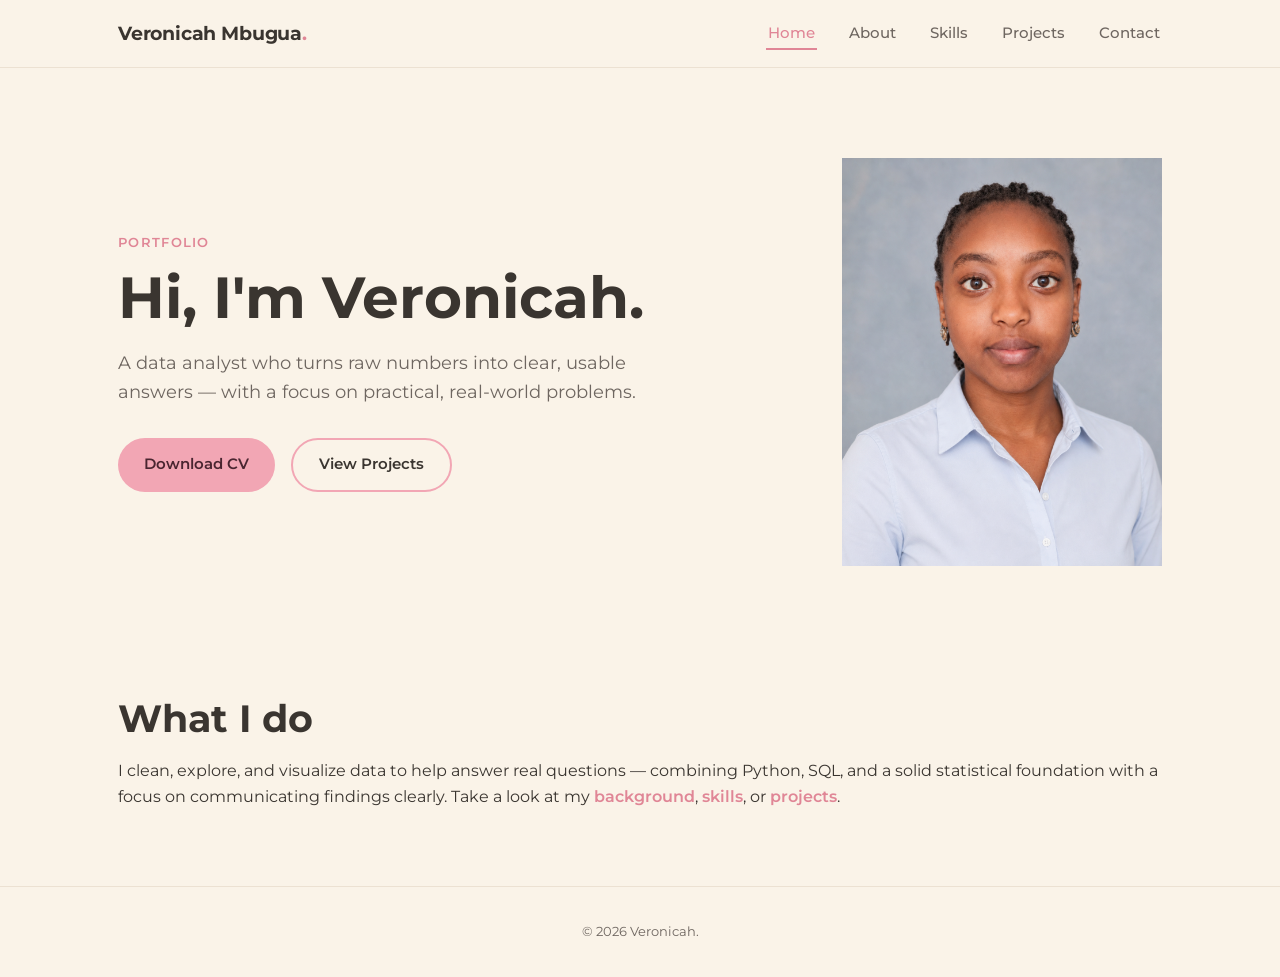
==== index.html @ 242f1afe "Add class to profile image for styling" ====
<!DOCTYPE html>
<html lang="en">
<head>
<meta charset="UTF-8">
<meta name="viewport" content="width=device-width, initial-scale=1.0">
<title>Veronicah — Data Analyst</title>
<meta name="description" content="Portfolio of Nikkey, a data analyst.">
<link rel="preconnect" href="https://fonts.googleapis.com">
<link rel="preconnect" href="https://fonts.gstatic.com" crossorigin>
<link href="https://fonts.googleapis.com/css2?family=Montserrat:wght@400;500;600;700&display=swap" rel="stylesheet">
<link rel="stylesheet" href="https://cdnjs.cloudflare.com/ajax/libs/font-awesome/6.5.1/css/all.min.css">
<link rel="stylesheet" href="style.css">
</head>
<body>

<!-- ===== Navbar ===== -->
<nav class="navbar">
  <div class="navbar-inner">
    <a href="index.html" class="brand">Veronicah Mbugua<span>.</span></a>
    <ul class="nav-links">
      <li><a href="index.html" class="active">Home</a></li>
      <li><a href="about.html">About</a></li>
      <li><a href="skills.html">Skills</a></li>
      <li><a href="projects.html">Projects</a></li>
      <li><a href="contact.html">Contact</a></li>
    </ul>
    <button class="hamburger" aria-label="Toggle menu" aria-expanded="false">
      <span></span><span></span><span></span>
    </button>
  </div>
</nav>

<main>
  <!-- ===== Hero ===== -->
  <section class="hero">
    <div class="wrap hero-grid">
      <div>
        <span class="eyebrow">Portfolio</span>
        <h1>Hi, I'm Veronicah.</h1>
        <p class="tagline">A data analyst who turns raw numbers into clear, usable answers — with a focus on practical, real-world problems.</p>
        <div class="hero-actions">
          <a class="btn btn-primary" href="Veronicah_Mbugua_CV.docx" data-note="Replace with CV link">Download CV</a>
          <a class="btn btn-outline" href="projects.html">View Projects</a>
        </div>
      </div>
      <div> 
        <img src="Images/Profile pic.png" alt="Nikkey" class="profile-photo">
      </div>
    </div>
  </section>

  <!-- ===== Quick intro strip ===== -->
  <section class="reveal">
    <div class="wrap">
      <h2>What I do</h2>
      <p>I clean, explore, and visualize data to help answer real questions — combining Python, SQL, and a solid statistical foundation with a focus on communicating findings clearly. Take a look at my <a href="about.html" style="color:var(--accent-dark); font-weight:600;">background</a>, <a href="skills.html" style="color:var(--accent-dark); font-weight:600;">skills</a>, or <a href="projects.html" style="color:var(--accent-dark); font-weight:600;">projects</a>.</p>
    </div>
  </section>
</main>

<footer>
  &copy; 2026 Veronicah.
</footer>

<script src="script.js"></script>
</body>
</html>
---- style.css ----
/* ===========================================================
   Portfolio — shared stylesheet
   Palette: warm pink accent on cream background, Montserrat type
   =========================================================== */

:root {
  --accent: #f2a6b4;
  --accent-dark: #e08696;
  --bg: #faf3e8;
  --card: #ffffff;
  --text: #3a3530;
  --text-secondary: #6e6660;
  --border: #ece1d2;
  --shadow: 0 10px 30px -12px rgba(110, 102, 96, 0.25);

  --font: "Montserrat", -apple-system, BlinkMacSystemFont, "Segoe UI", sans-serif;

  --radius: 16px;
  --radius-sm: 10px;
  --max-width: 1100px;
}

* { box-sizing: border-box; }

@media (prefers-reduced-motion: reduce) {
  html { scroll-behavior: auto; }
  * { animation-duration: 0.01ms !important; animation-iteration-count: 1 !important; transition-duration: 0.01ms !important; }
}

html { scroll-behavior: smooth; }

body {
  margin: 0;
  font-family: var(--font);
  background: var(--bg);
  color: var(--text);
  line-height: 1.65;
  -webkit-font-smoothing: antialiased;
}

h1, h2, h3, h4 {
  font-weight: 700;
  line-height: 1.2;
  margin: 0 0 16px;
}

h2 { font-size: clamp(1.8rem, 3.5vw, 2.4rem); font-weight: 700; }
h3 { font-size: 1.2rem; font-weight: 600; }

p { margin: 0 0 16px; color: var(--text); }

a { color: inherit; text-decoration: none; }

img { max-width: 100%; display: block; }

.wrap {
  max-width: var(--max-width);
  margin: 0 auto;
  padding: 0 28px;
}

.eyebrow {
  font-size: 13px;
  font-weight: 600;
  letter-spacing: 0.1em;
  text-transform: uppercase;
  color: var(--accent-dark);
  display: block;
  margin-bottom: 10px;
}

/* ---------- Navbar ---------- */
.navbar {
  position: sticky;
  top: 0;
  z-index: 100;
  background: rgba(250, 243, 232, 0.94);
  backdrop-filter: blur(8px);
  border-bottom: 1px solid var(--border);
}

.navbar-inner {
  max-width: var(--max-width);
  margin: 0 auto;
  padding: 18px 28px;
  display: flex;
  align-items: center;
  justify-content: space-between;
}

.brand {
  font-weight: 700;
  font-size: 19px;
  letter-spacing: -0.01em;
}

.brand span { color: var(--accent-dark); }

.nav-links {
  display: flex;
  gap: 30px;
  list-style: none;
  margin: 0;
  padding: 0;
}

.nav-links a {
  font-size: 14.5px;
  font-weight: 500;
  color: var(--text-secondary);
  padding: 6px 2px;
  border-bottom: 2px solid transparent;
  transition: color 0.2s ease, border-color 0.2s ease;
}

.nav-links a:hover,
.nav-links a:focus-visible {
  color: var(--text);
}

.nav-links a.active {
  color: var(--accent-dark);
  border-bottom-color: var(--accent-dark);
}

.hamburger {
  display: none;
  flex-direction: column;
  gap: 5px;
  background: none;
  border: none;
  cursor: pointer;
  padding: 8px;
}

.hamburger span {
  width: 24px;
  height: 2px;
  background: var(--text);
  border-radius: 2px;
  transition: transform 0.25s ease, opacity 0.25s ease;
}

.hamburger.open span:nth-child(1) { transform: translateY(7px) rotate(45deg); }
.hamburger.open span:nth-child(2) { opacity: 0; }
.hamburger.open span:nth-child(3) { transform: translateY(-7px) rotate(-45deg); }

@media (max-width: 760px) {
  .nav-links {
    position: absolute;
    top: 100%;
    left: 0;
    right: 0;
    background: var(--bg);
    flex-direction: column;
    gap: 0;
    max-height: 0;
    overflow: hidden;
    transition: max-height 0.3s ease;
    border-bottom: 1px solid var(--border);
  }
  .nav-links.open { max-height: 320px; }
  .nav-links li { width: 100%; }
  .nav-links a {
    display: block;
    padding: 16px 28px;
    border-bottom: 1px solid var(--border);
    border-left: 3px solid transparent;
  }
  .nav-links a.active { border-left-color: var(--accent-dark); border-bottom-color: var(--border); }
  .hamburger { display: flex; }
}

/* ---------- Buttons ---------- */
.btn {
  display: inline-flex;
  align-items: center;
  gap: 8px;
  padding: 13px 26px;
  border-radius: 999px;
  font-size: 14.5px;
  font-weight: 600;
  border: none;
  cursor: pointer;
  transition: transform 0.2s ease, box-shadow 0.2s ease, background 0.2s ease;
}

.btn-primary {
  background: var(--accent);
  color: #4a2530;
}
.btn-primary:hover { background: var(--accent-dark); transform: translateY(-2px); box-shadow: var(--shadow); }

.btn-outline {
  background: transparent;
  border: 2px solid var(--accent);
  color: var(--text);
}
.btn-outline:hover { background: var(--accent); transform: translateY(-2px); }

.btn-disabled {
  background: var(--border);
  color: var(--text-secondary);
  cursor: not-allowed;
}
.btn-disabled:hover { transform: none; box-shadow: none; }

/* ---------- Reveal-on-scroll ---------- */
.reveal {
  opacity: 0;
  transform: translateY(18px);
  transition: opacity 0.6s ease, transform 0.6s ease;
}
.reveal.in-view { opacity: 1; transform: translateY(0); }

/* ---------- Page hero (non-home pages) ---------- */
.page-hero {
  padding: 64px 0 40px;
  text-align: center;
}

.page-hero h1 {
  font-size: clamp(2rem, 4vw, 2.8rem);
}

/* ---------- Home hero ---------- */
.hero {
  padding: 90px 0 70px;
}

.hero-grid {
  display: grid;
  grid-template-columns: 1fr 320px;
  gap: 48px;
  align-items: center;
}

.hero h1 {
  font-size: clamp(2.4rem, 5vw, 3.6rem);
}

.hero .tagline {
  font-size: 18px;
  color: var(--text-secondary);
  max-width: 46ch;
  margin-bottom: 30px;
}

.hero-actions { display: flex; gap: 16px; flex-wrap: wrap; }

.photo-placeholder {
  width: 260px;
  height: 260px;
  border-radius: 50%;
  background: var(--card);
  border: 3px dashed var(--accent);
  margin: 0 auto;
  display: flex;
  align-items: center;
  justify-content: center;
  text-align: center;
  padding: 20px;
  color: var(--text-secondary);
  font-size: 13.5px;
  font-weight: 500;
  box-shadow: var(--shadow);
}

@media (max-width: 820px) {
  .hero-grid { grid-template-columns: 1fr; text-align: center; }
  .hero-actions { justify-content: center; }
  .photo-placeholder { order: -1; }
}

/* ---------- Sections ---------- */
section { padding: 60px 0; }

/* ---------- About: quick facts ---------- */
.about-grid {
  display: grid;
  grid-template-columns: 1.3fr 1fr;
  gap: 40px;
  align-items: start;
}

.quick-facts {
  background: var(--card);
  border-radius: var(--radius);
  padding: 26px;
  box-shadow: var(--shadow);
}

.quick-facts h3 { margin-bottom: 18px; }

.quick-facts dl {
  margin: 0;
  display: grid;
  grid-template-columns: auto 1fr;
  gap: 10px 16px;
}

.quick-facts dt {
  font-weight: 600;
  color: var(--text-secondary);
  font-size: 13.5px;
}

.quick-facts dd { margin: 0; font-size: 14.5px; }

@media (max-width: 760px) {
  .about-grid { grid-template-columns: 1fr; }
}

/* ---------- Skills ---------- */
.skills-category {
  margin-bottom: 44px;
}

.skills-category h3 {
  margin-bottom: 20px;
}

.skills-icons {
  display: grid;
  grid-template-columns: repeat(auto-fill, minmax(140px, 1fr));
  gap: 16px;
}

.skill-item {
  background: var(--card);
  border-radius: var(--radius-sm);
  padding: 22px 14px;
  text-align: center;
  box-shadow: 0 6px 18px -10px rgba(110, 102, 96, 0.2);
  transition: transform 0.25s ease, box-shadow 0.25s ease;
}

.skill-item:hover,
.skill-item:focus-within {
  transform: translateY(-6px) scale(1.06);
  box-shadow: var(--shadow);
}

.skill-item i {
  font-size: 26px;
  color: var(--accent-dark);
  margin-bottom: 10px;
  display: block;
  transition: transform 0.25s ease;
}

.skill-item:hover i { transform: translateY(-3px) scale(1.08); }

.skill-item span {
  font-size: 13px;
  font-weight: 500;
  color: var(--text-secondary);
}

/* ---------- Projects ---------- */
.projects-grid {
  display: grid;
  grid-template-columns: repeat(auto-fit, minmax(280px, 1fr));
  gap: 26px;
}

.project-card {
  background: var(--card);
  border-radius: var(--radius);
  overflow: hidden;
  box-shadow: var(--shadow);
  display: flex;
  flex-direction: column;
}

.project-thumb {
  aspect-ratio: 16 / 10;
  background: repeating-linear-gradient(
    45deg,
    var(--border),
    var(--border) 10px,
    #f4ebdd 10px,
    #f4ebdd 20px
  );
  display: flex;
  align-items: center;
  justify-content: center;
  color: var(--text-secondary);
  font-size: 13px;
  font-weight: 500;
  text-align: center;
  padding: 16px;
}

.project-body {
  padding: 22px;
  display: flex;
  flex-direction: column;
  gap: 12px;
  flex-grow: 1;
}

.project-body h3 { margin: 0; }
.project-body p { margin: 0; color: var(--text-secondary); font-size: 14px; flex-grow: 1; }

.tech-tags {
  display: flex;
  flex-wrap: wrap;
  gap: 6px;
}

.tech-tags span {
  font-size: 11.5px;
  font-weight: 600;
  background: var(--bg);
  border: 1px solid var(--border);
  color: var(--text-secondary);
  padding: 4px 10px;
  border-radius: 999px;
}

.project-body .btn { align-self: flex-start; margin-top: 4px; }

/* ---------- Contact ---------- */
.contact-grid {
  display: grid;
  grid-template-columns: 1fr 1fr;
  gap: 40px;
  align-items: start;
}

.contact-form {
  background: var(--card);
  border-radius: var(--radius);
  padding: 28px;
  box-shadow: var(--shadow);
  display: flex;
  flex-direction: column;
  gap: 18px;
}

.form-group {
  display: flex;
  flex-direction: column;
  gap: 6px;
}

.form-group label {
  font-size: 13.5px;
  font-weight: 600;
  color: var(--text-secondary);
}

.form-group input,
.form-group textarea {
  font-family: var(--font);
  font-size: 14.5px;
  padding: 12px 14px;
  border-radius: var(--radius-sm);
  border: 1.5px solid var(--border);
  background: var(--bg);
  color: var(--text);
  resize: vertical;
  transition: border-color 0.2s ease;
}

.form-group input:focus,
.form-group textarea:focus {
  outline: none;
  border-color: var(--accent);
}

.social-links {
  display: flex;
  flex-direction: column;
  gap: 14px;
}

.social-card {
  display: flex;
  align-items: center;
  gap: 16px;
  background: var(--card);
  border-radius: var(--radius-sm);
  padding: 18px 20px;
  box-shadow: 0 6px 18px -10px rgba(110, 102, 96, 0.2);
  transition: transform 0.25s ease, box-shadow 0.25s ease;
}

.social-card:hover,
.social-card:focus-visible {
  transform: translateY(-4px) scale(1.03);
  box-shadow: var(--shadow);
}

.social-card i {
  font-size: 22px;
  color: var(--accent-dark);
  transition: transform 0.25s ease;
}

.social-card:hover i { transform: translateY(-2px) scale(1.08); }

.social-card .label { font-size: 12px; color: var(--text-secondary); display: block; }
.social-card .value { font-size: 14.5px; font-weight: 600; }

@media (max-width: 760px) {
  .contact-grid { grid-template-columns: 1fr; }
}

/* ---------- Footer ---------- */
footer {
  padding: 34px 0;
  text-align: center;
  font-size: 13px;
  color: var(--text-secondary);
  border-top: 1px solid var(--border);
}

/* ---------- Focus visibility ---------- */
a:focus-visible, button:focus-visible, input:focus-visible, textarea:focus-visible {
  outline: 2px solid var(--accent-dark);
  outline-offset: 2px;
}
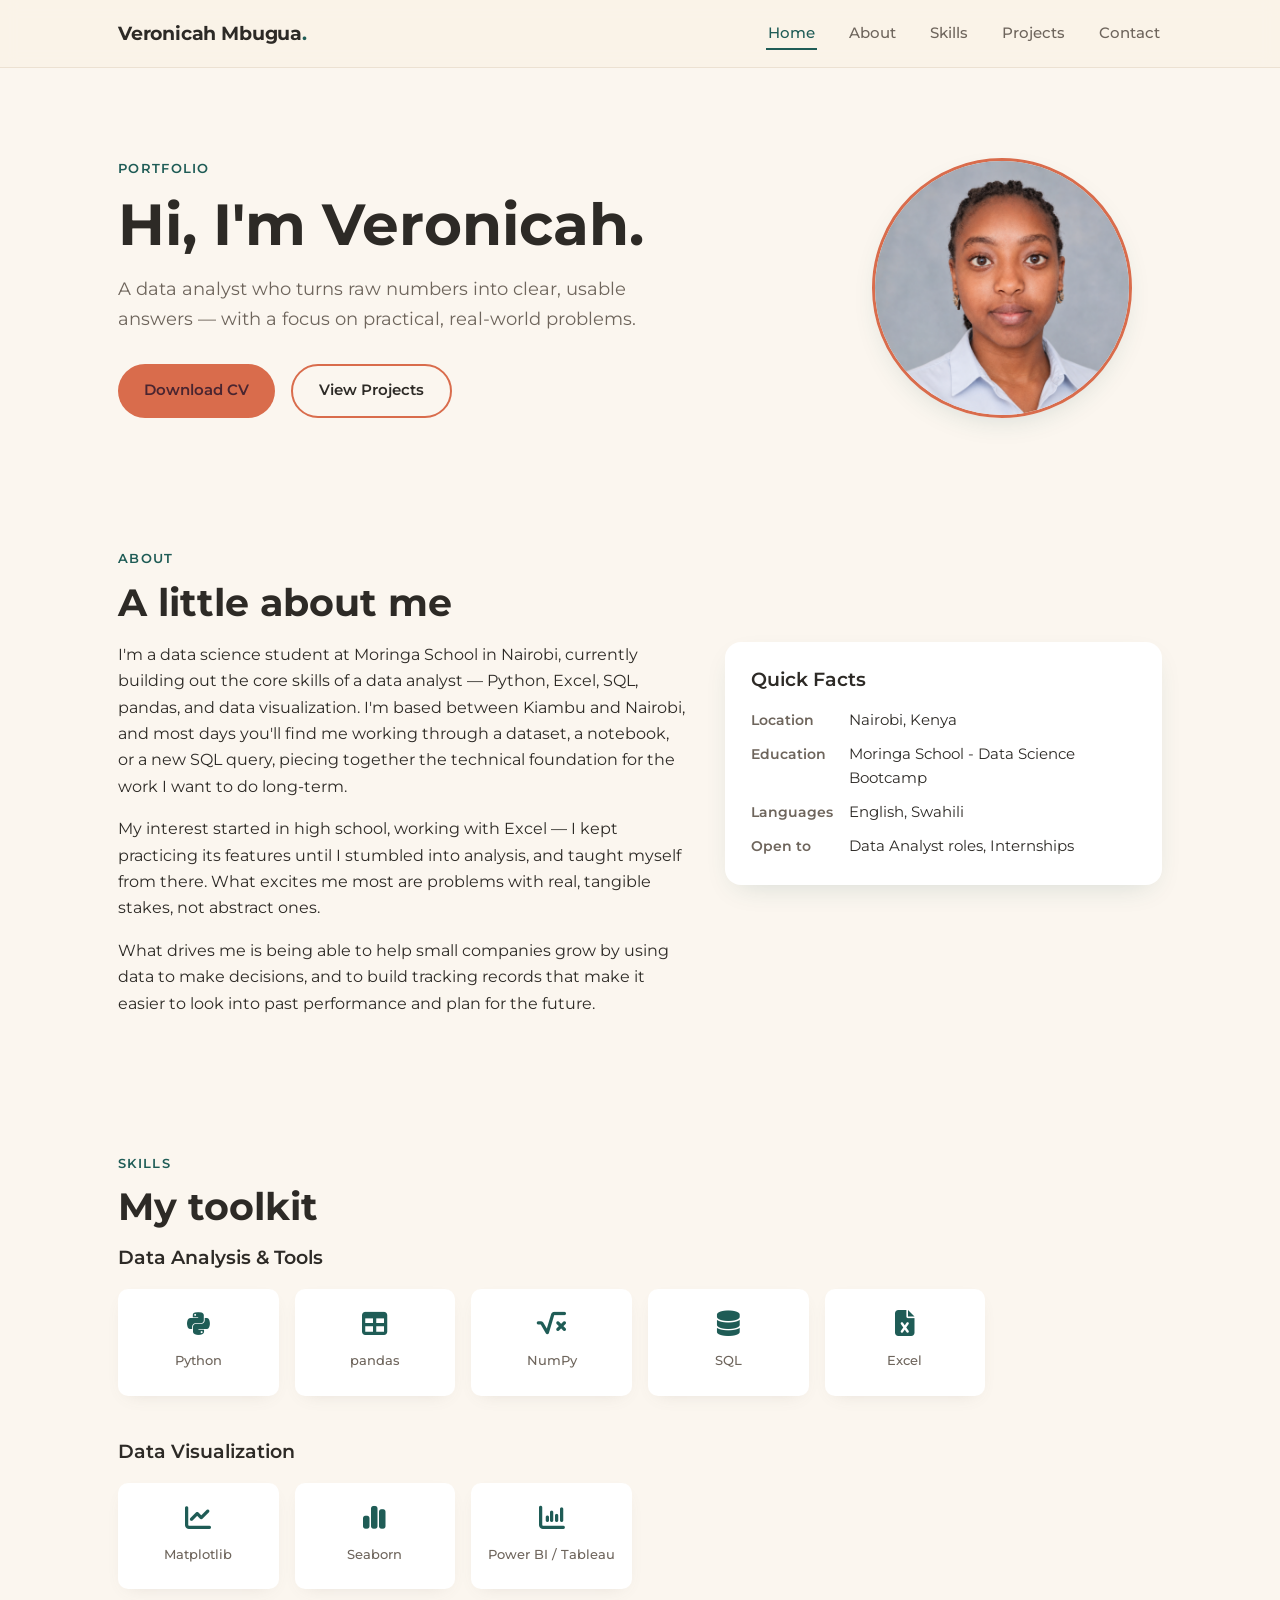
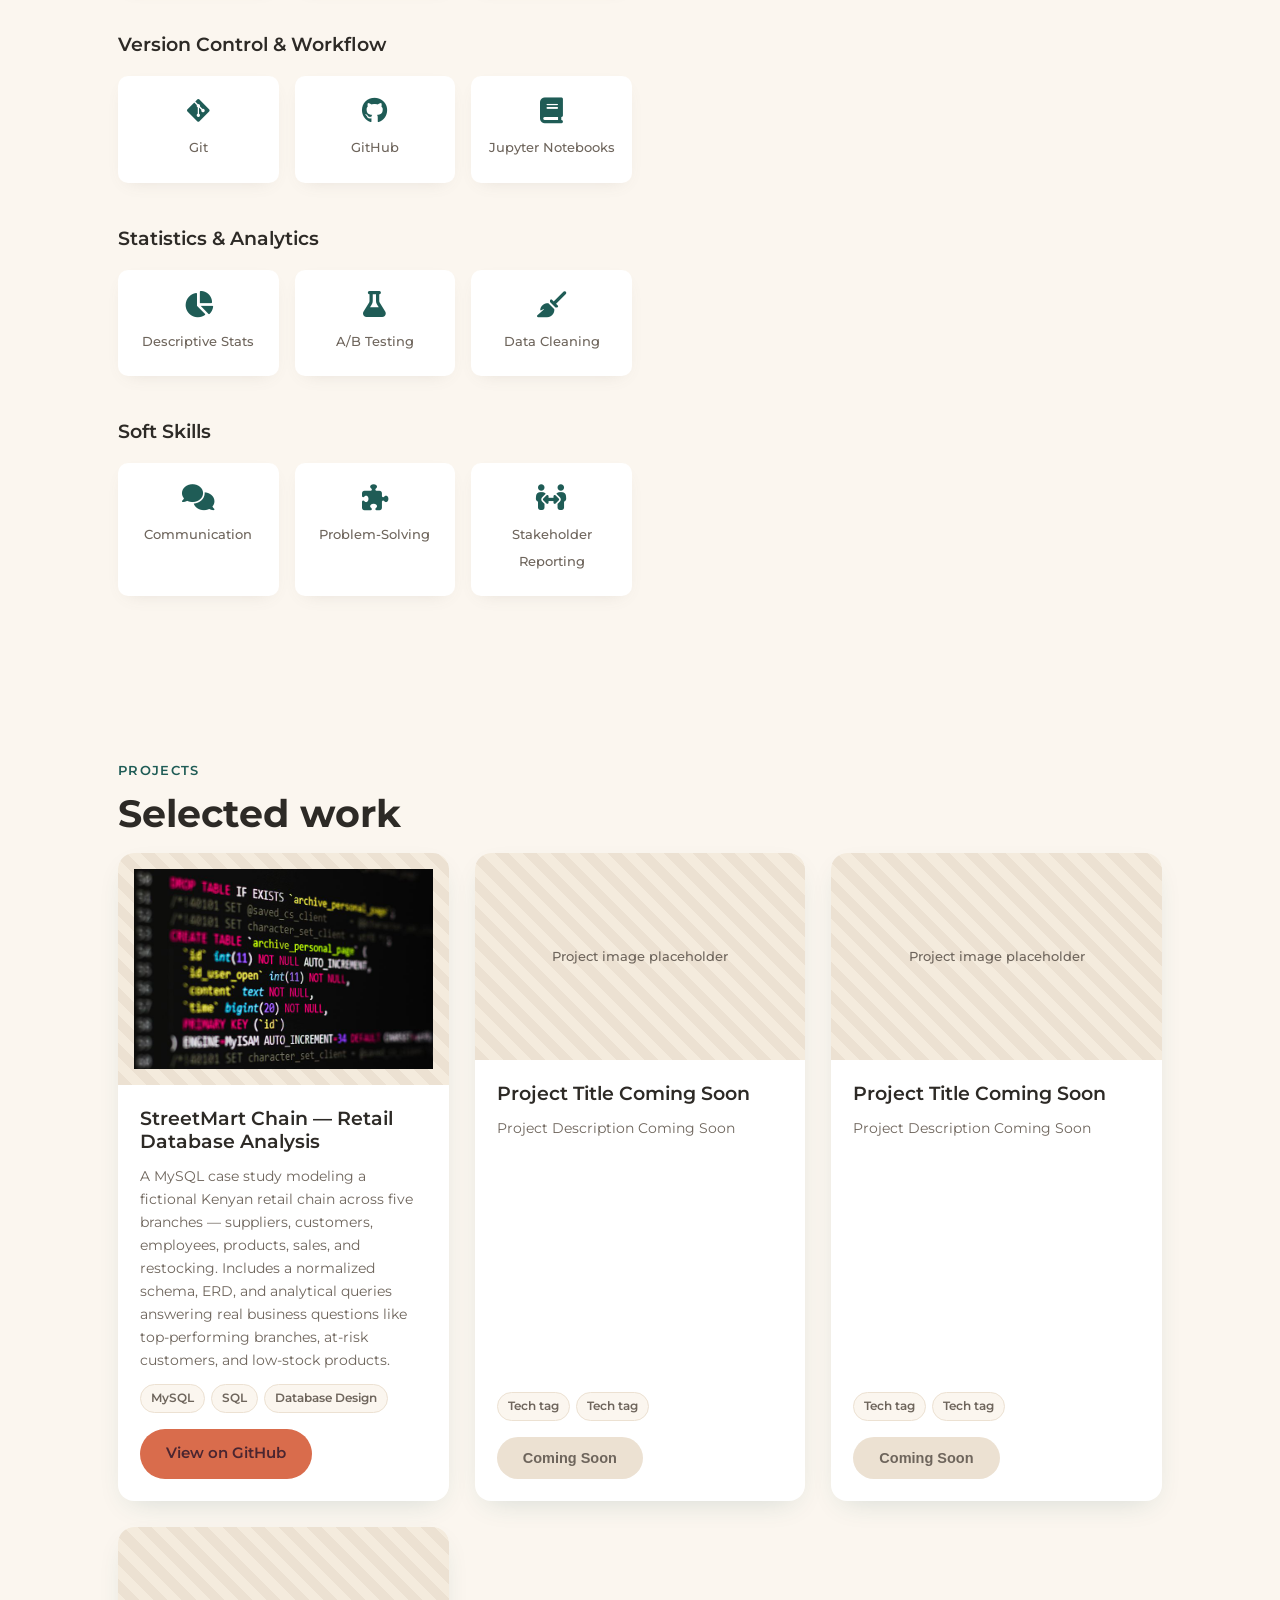
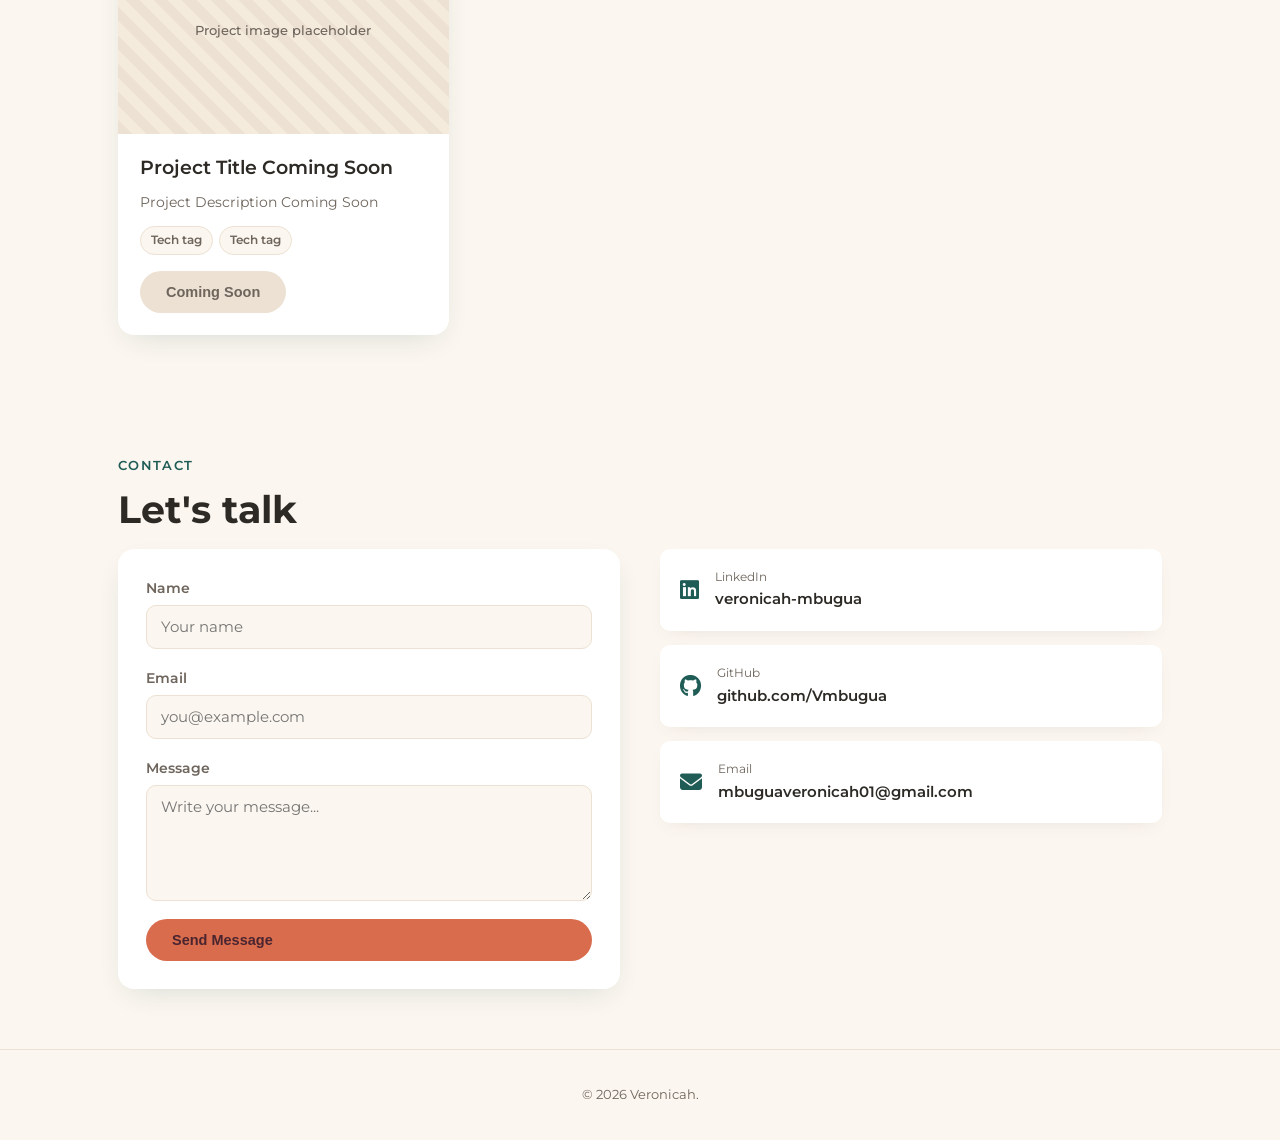
==== commit a05444b8: "Update portfolio details for Veronicah Mbugua Creating it to a one-page web" ====
--- a/index.html
+++ b/index.html
@@ -4,7 +4,7 @@
 <meta charset="UTF-8">
 <meta name="viewport" content="width=device-width, initial-scale=1.0">
 <title>Veronicah — Data Analyst</title>
-<meta name="description" content="Portfolio of Nikkey, a data analyst.">
+<meta name="description" content="Portfolio of Veronicah Mbugua, a data analyst.">
 <link rel="preconnect" href="https://fonts.googleapis.com">
 <link rel="preconnect" href="https://fonts.gstatic.com" crossorigin>
 <link href="https://fonts.googleapis.com/css2?family=Montserrat:wght@400;500;600;700&display=swap" rel="stylesheet">
@@ -16,13 +16,13 @@
 <!-- ===== Navbar ===== -->
 <nav class="navbar">
   <div class="navbar-inner">
-    <a href="index.html" class="brand">Veronicah Mbugua<span>.</span></a>
+    <a href="#home" class="brand">Veronicah Mbugua<span>.</span></a>
     <ul class="nav-links">
-      <li><a href="index.html" class="active">Home</a></li>
-      <li><a href="about.html">About</a></li>
-      <li><a href="skills.html">Skills</a></li>
-      <li><a href="projects.html">Projects</a></li>
-      <li><a href="contact.html">Contact</a></li>
+      <li><a href="#home" class="active">Home</a></li>
+      <li><a href="#about">About</a></li>
+      <li><a href="#skills">Skills</a></li>
+      <li><a href="#projects">Projects</a></li>
+      <li><a href="#contact">Contact</a></li>
     </ul>
     <button class="hamburger" aria-label="Toggle menu" aria-expanded="false">
       <span></span><span></span><span></span>
@@ -31,8 +31,9 @@
 </nav>
 
 <main>
-  <!-- ===== Hero ===== -->
-  <section class="hero">
+
+  <!-- ===== Home ===== -->
+  <section id="home" class="hero">
     <div class="wrap hero-grid">
       <div>
         <span class="eyebrow">Portfolio</span>
@@ -40,22 +41,200 @@
         <p class="tagline">A data analyst who turns raw numbers into clear, usable answers — with a focus on practical, real-world problems.</p>
         <div class="hero-actions">
           <a class="btn btn-primary" href="Veronicah_Mbugua_CV.docx" data-note="Replace with CV link">Download CV</a>
-          <a class="btn btn-outline" href="projects.html">View Projects</a>
-        </div>
-      </div>
-      <div> 
-        <img src="Images/Profile pic.png" alt="Nikkey" class="profile-photo">
-      </div>
-    </div>
-  </section>
-
-  <!-- ===== Quick intro strip ===== -->
-  <section class="reveal">
-    <div class="wrap">
-      <h2>What I do</h2>
-      <p>I clean, explore, and visualize data to help answer real questions — combining Python, SQL, and a solid statistical foundation with a focus on communicating findings clearly. Take a look at my <a href="about.html" style="color:var(--accent-dark); font-weight:600;">background</a>, <a href="skills.html" style="color:var(--accent-dark); font-weight:600;">skills</a>, or <a href="projects.html" style="color:var(--accent-dark); font-weight:600;">projects</a>.</p>
-    </div>
-  </section>
+          <a class="btn btn-outline" href="#projects">View Projects</a>
+        </div>
+      </div>
+      <div>
+        <img src="Images/Profile pic.png" alt="Veronicah" class="profile-photo">
+      </div>
+    </div>
+  </section>
+
+  <!-- ===== About ===== -->
+  <section id="about" class="reveal">
+    <div class="wrap">
+      <div class="section-heading">
+        <span class="eyebrow">About</span>
+        <h2>A little about me</h2>
+      </div>
+      <div class="about-grid">
+        <div>
+          <p>I'm a data science student at Moringa School in Nairobi, currently building out the core skills of a data analyst — Python, Excel, SQL, pandas, and data visualization. I'm based between Kiambu and Nairobi, and most days you'll find me working through a dataset, a notebook, or a new SQL query, piecing together the technical foundation for the work I want to do long-term.</p>
+          <p>My interest started in high school, working with Excel — I kept practicing its features until I stumbled into analysis, and taught myself from there. What excites me most are problems with real, tangible stakes, not abstract ones.</p>
+          <p>What drives me is being able to help small companies grow by using data to make decisions, and to build tracking records that make it easier to look into past performance and plan for the future.</p>
+        </div>
+        <div class="quick-facts">
+          <h3>Quick Facts</h3>
+          <dl>
+            <dt>Location</dt>
+            <dd>Nairobi, Kenya</dd>
+            <dt>Education</dt>
+            <dd>Moringa School - Data Science Bootcamp</dd>
+            <dt>Languages</dt>
+            <dd>English, Swahili</dd>
+            <dt>Open to</dt>
+            <dd>Data Analyst roles, Internships</dd>
+          </dl>
+        </div>
+      </div>
+    </div>
+  </section>
+
+  <!-- ===== Skills ===== -->
+  <section id="skills" class="reveal">
+    <div class="wrap">
+      <div class="section-heading">
+        <span class="eyebrow">Skills</span>
+        <h2>My toolkit</h2>
+      </div>
+
+      <div class="skills-category">
+        <h3>Data Analysis &amp; Tools</h3>
+        <div class="skills-icons">
+          <div class="skill-item"><i class="fa-brands fa-python"></i><span>Python</span></div>
+          <div class="skill-item"><i class="fa-solid fa-table"></i><span>pandas</span></div>
+          <div class="skill-item"><i class="fa-solid fa-square-root-variable"></i><span>NumPy</span></div>
+          <div class="skill-item"><i class="fa-solid fa-database"></i><span>SQL</span></div>
+          <div class="skill-item"><i class="fa-solid fa-file-excel"></i><span>Excel</span></div>
+        </div>
+      </div>
+
+      <div class="skills-category">
+        <h3>Data Visualization</h3>
+        <div class="skills-icons">
+          <div class="skill-item"><i class="fa-solid fa-chart-line"></i><span>Matplotlib</span></div>
+          <div class="skill-item"><i class="fa-solid fa-chart-simple"></i><span>Seaborn</span></div>
+          <div class="skill-item"><i class="fa-solid fa-chart-column"></i><span>Power BI / Tableau</span></div>
+        </div>
+      </div>
+
+      <div class="skills-category">
+        <h3>Version Control &amp; Workflow</h3>
+        <div class="skills-icons">
+          <div class="skill-item"><i class="fa-brands fa-git-alt"></i><span>Git</span></div>
+          <div class="skill-item"><i class="fa-brands fa-github"></i><span>GitHub</span></div>
+          <div class="skill-item"><i class="fa-solid fa-book"></i><span>Jupyter Notebooks</span></div>
+        </div>
+      </div>
+
+      <div class="skills-category">
+        <h3>Statistics &amp; Analytics</h3>
+        <div class="skills-icons">
+          <div class="skill-item"><i class="fa-solid fa-chart-pie"></i><span>Descriptive Stats</span></div>
+          <div class="skill-item"><i class="fa-solid fa-flask"></i><span>A/B Testing</span></div>
+          <div class="skill-item"><i class="fa-solid fa-broom"></i><span>Data Cleaning</span></div>
+        </div>
+      </div>
+
+      <div class="skills-category">
+        <h3>Soft Skills</h3>
+        <div class="skills-icons">
+          <div class="skill-item"><i class="fa-solid fa-comments"></i><span>Communication</span></div>
+          <div class="skill-item"><i class="fa-solid fa-puzzle-piece"></i><span>Problem-Solving</span></div>
+          <div class="skill-item"><i class="fa-solid fa-people-arrows"></i><span>Stakeholder Reporting</span></div>
+        </div>
+      </div>
+    </div>
+  </section>
+
+  <!-- ===== Projects ===== -->
+  <section id="projects" class="reveal">
+    <div class="wrap">
+      <div class="section-heading">
+        <span class="eyebrow">Projects</span>
+        <h2>Selected work</h2>
+      </div>
+      <div class="projects-grid">
+        <div class="project-card">
+          <div class="project-thumb"><img src="Images/SQL pic.jpg" alt="Streetmart project" style="width:100%; height:100%; object-fit:cover;"></div>
+          <div class="project-body">
+            <h3>StreetMart Chain — Retail Database Analysis</h3>
+            <p>A MySQL case study modeling a fictional Kenyan retail chain across five branches — suppliers, customers, employees, products, sales, and restocking. Includes a normalized schema, ERD, and analytical queries answering real business questions like top-performing branches, at-risk customers, and low-stock products.</p>
+            <div class="tech-tags"><span>MySQL</span><span>SQL</span><span>Database Design</span></div>
+            <a class="btn btn-primary" href="https://github.com/Vmbugua/Retail_supermaket_database_and_analysis" target="_blank" rel="noopener">View on GitHub</a>
+          </div>
+        </div>
+        <div class="project-card">
+          <div class="project-thumb">Project image placeholder</div>
+          <div class="project-body">
+            <h3>Project Title Coming Soon</h3>
+            <p>Project Description Coming Soon</p>
+            <div class="tech-tags"><span>Tech tag</span><span>Tech tag</span></div>
+            <button class="btn btn-disabled" disabled>Coming Soon</button>
+          </div>
+        </div>
+        <div class="project-card">
+          <div class="project-thumb">Project image placeholder</div>
+          <div class="project-body">
+            <h3>Project Title Coming Soon</h3>
+            <p>Project Description Coming Soon</p>
+            <div class="tech-tags"><span>Tech tag</span><span>Tech tag</span></div>
+            <button class="btn btn-disabled" disabled>Coming Soon</button>
+          </div>
+        </div>
+        <div class="project-card">
+          <div class="project-thumb">Project image placeholder</div>
+          <div class="project-body">
+            <h3>Project Title Coming Soon</h3>
+            <p>Project Description Coming Soon</p>
+            <div class="tech-tags"><span>Tech tag</span><span>Tech tag</span></div>
+            <button class="btn btn-disabled" disabled>Coming Soon</button>
+          </div>
+        </div>
+      </div>
+    </div>
+  </section>
+
+  <!-- ===== Contact ===== -->
+  <section id="contact" class="reveal">
+    <div class="wrap">
+      <div class="section-heading">
+        <span class="eyebrow">Contact</span>
+        <h2>Let's talk</h2>
+      </div>
+      <div class="contact-grid">
+        <form class="contact-form" id="contact-form" action="https://formspree.io/f/xqerdzeo" method="POST">
+          <div class="form-group">
+            <label for="name">Name</label>
+            <input type="text" id="name" name="name" placeholder="Your name" required>
+          </div>
+          <div class="form-group">
+            <label for="email">Email</label>
+            <input type="email" id="email" name="email" placeholder="you@example.com" required>
+          </div>
+          <div class="form-group">
+            <label for="message">Message</label>
+            <textarea id="message" name="message" rows="5" placeholder="Write your message..." required></textarea>
+          </div>
+          <button type="submit" class="btn btn-primary">Send Message</button>
+        </form>
+        <div class="social-links">
+          <a class="social-card" href="https://www.linkedin.com/in/veronicah-mbugua-54a743422" target="_blank" rel="noopener">
+            <i class="fa-brands fa-linkedin"></i>
+            <div>
+              <span class="label">LinkedIn</span>
+              <span class="value">veronicah-mbugua</span>
+            </div>
+          </a>
+          <a class="social-card" href="https://github.com/Vmbugua" target="_blank" rel="noopener">
+            <i class="fa-brands fa-github"></i>
+            <div>
+              <span class="label">GitHub</span>
+              <span class="value">github.com/Vmbugua</span>
+            </div>
+          </a>
+          <a class="social-card" href="mailto:mbuguaveronicah01@gmail.com">
+            <i class="fa-solid fa-envelope"></i>
+            <div>
+              <span class="label">Email</span>
+              <span class="value">mbuguaveronicah01@gmail.com</span>
+            </div>
+          </a>
+        </div>
+      </div>
+    </div>
+  </section>
+
 </main>
 
 <footer>
@@ -65,3 +244,6 @@
 <script src="script.js"></script>
 </body>
 </html>
+<script src="script.js"></script>
+</body>
+</html>
--- a/style.css
+++ b/style.css
@@ -4,14 +4,14 @@
    =========================================================== */
 
 :root {
-  --accent: #f2a6b4;
-  --accent-dark: #e08696;
-  --bg: #faf3e8;
+  --accent: #d96c4c;
+  --accent-dark: #1f5c56;
+  --bg: #fbf6ef;
   --card: #ffffff;
-  --text: #3a3530;
-  --text-secondary: #6e6660;
+  --text: #2d2a26;
+  --text-secondary: #6e655c;
   --border: #ece1d2;
-  --shadow: 0 10px 30px -12px rgba(110, 102, 96, 0.25);
+  --shadow: 0 10px 30px -12px rgba(31, 92, 86, 0.2);
 
   --font: "Montserrat", -apple-system, BlinkMacSystemFont, "Segoe UI", sans-serif;
 
@@ -248,22 +248,16 @@
 
 .hero-actions { display: flex; gap: 16px; flex-wrap: wrap; }
 
-.photo-placeholder {
+.profile-photo {
   width: 260px;
   height: 260px;
   border-radius: 50%;
-  background: var(--card);
-  border: 3px dashed var(--accent);
+  object-fit: cover;
+  object-position: top;
+  border: 3px solid var(--accent);
+  box-shadow: var(--shadow);
   margin: 0 auto;
-  display: flex;
-  align-items: center;
-  justify-content: center;
-  text-align: center;
-  padding: 20px;
-  color: var(--text-secondary);
-  font-size: 13.5px;
-  font-weight: 500;
-  box-shadow: var(--shadow);
+  display: block;
 }
 
 @media (max-width: 820px) {
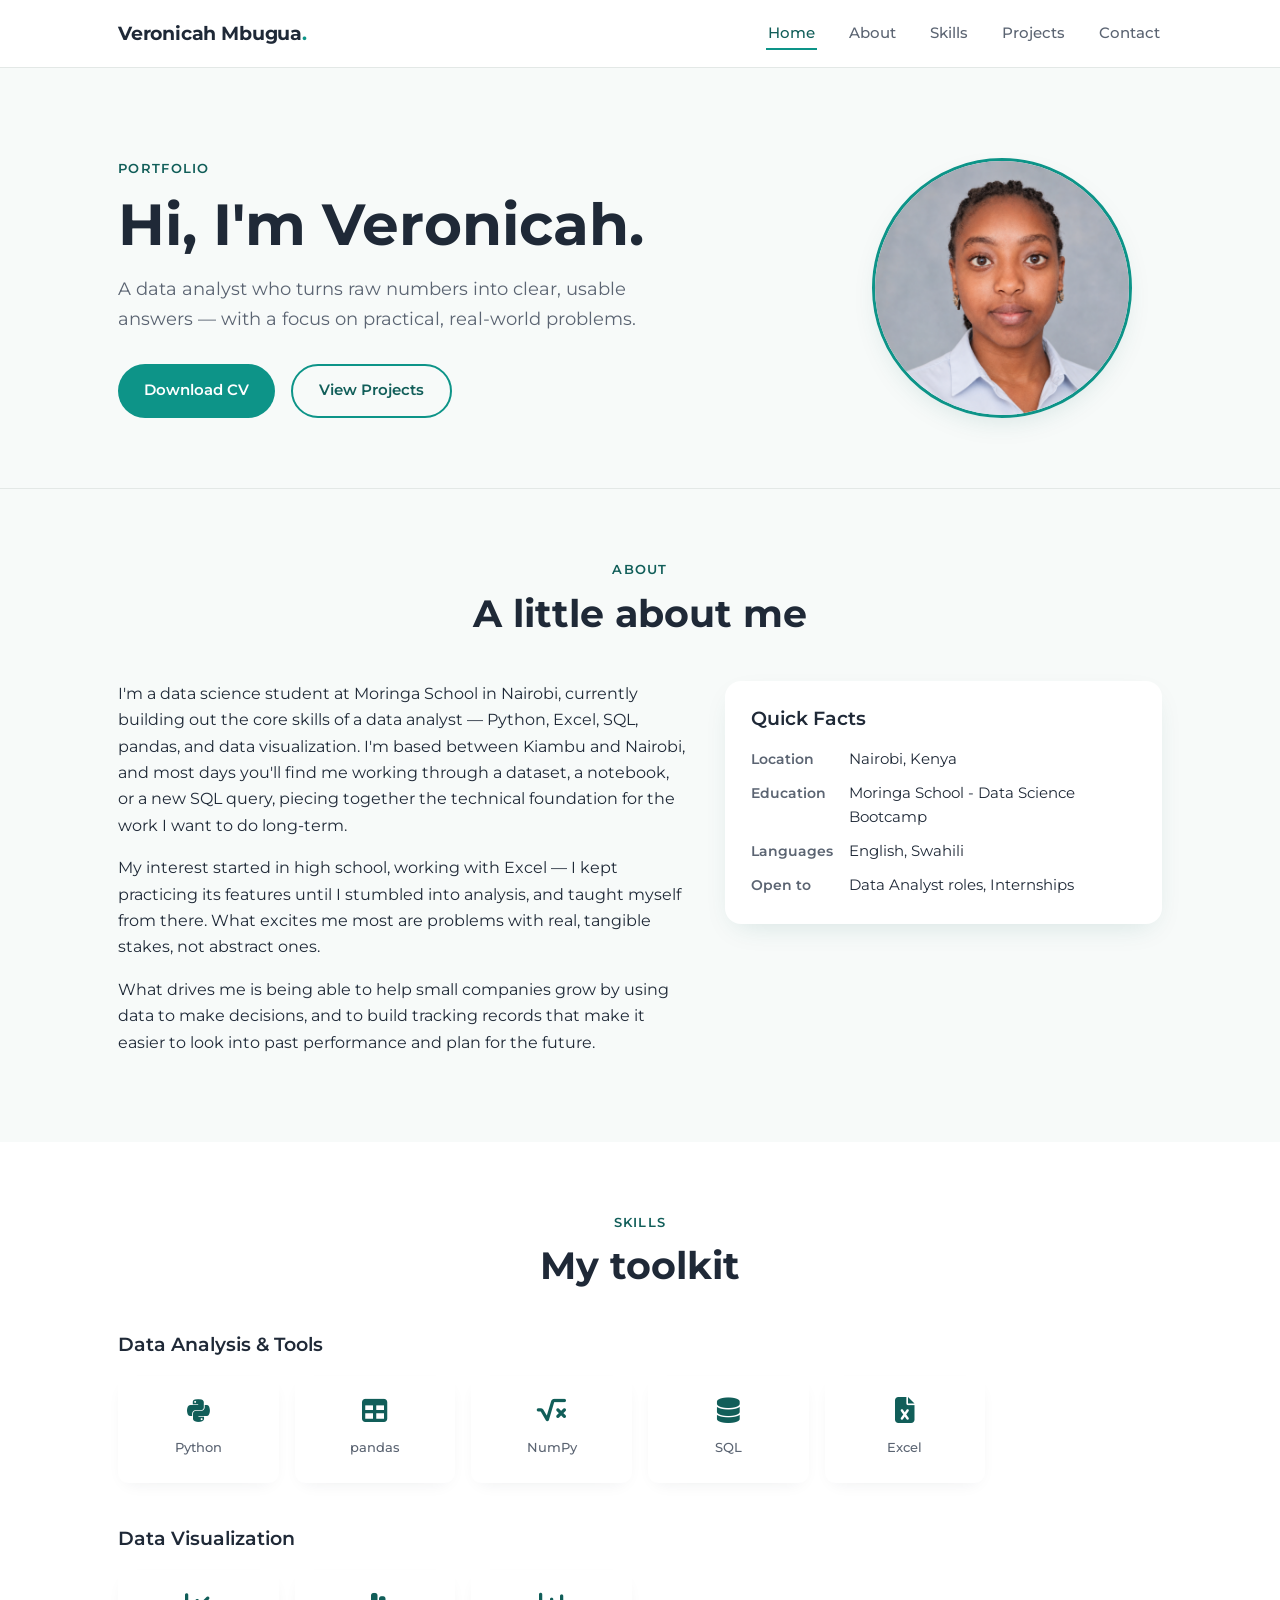
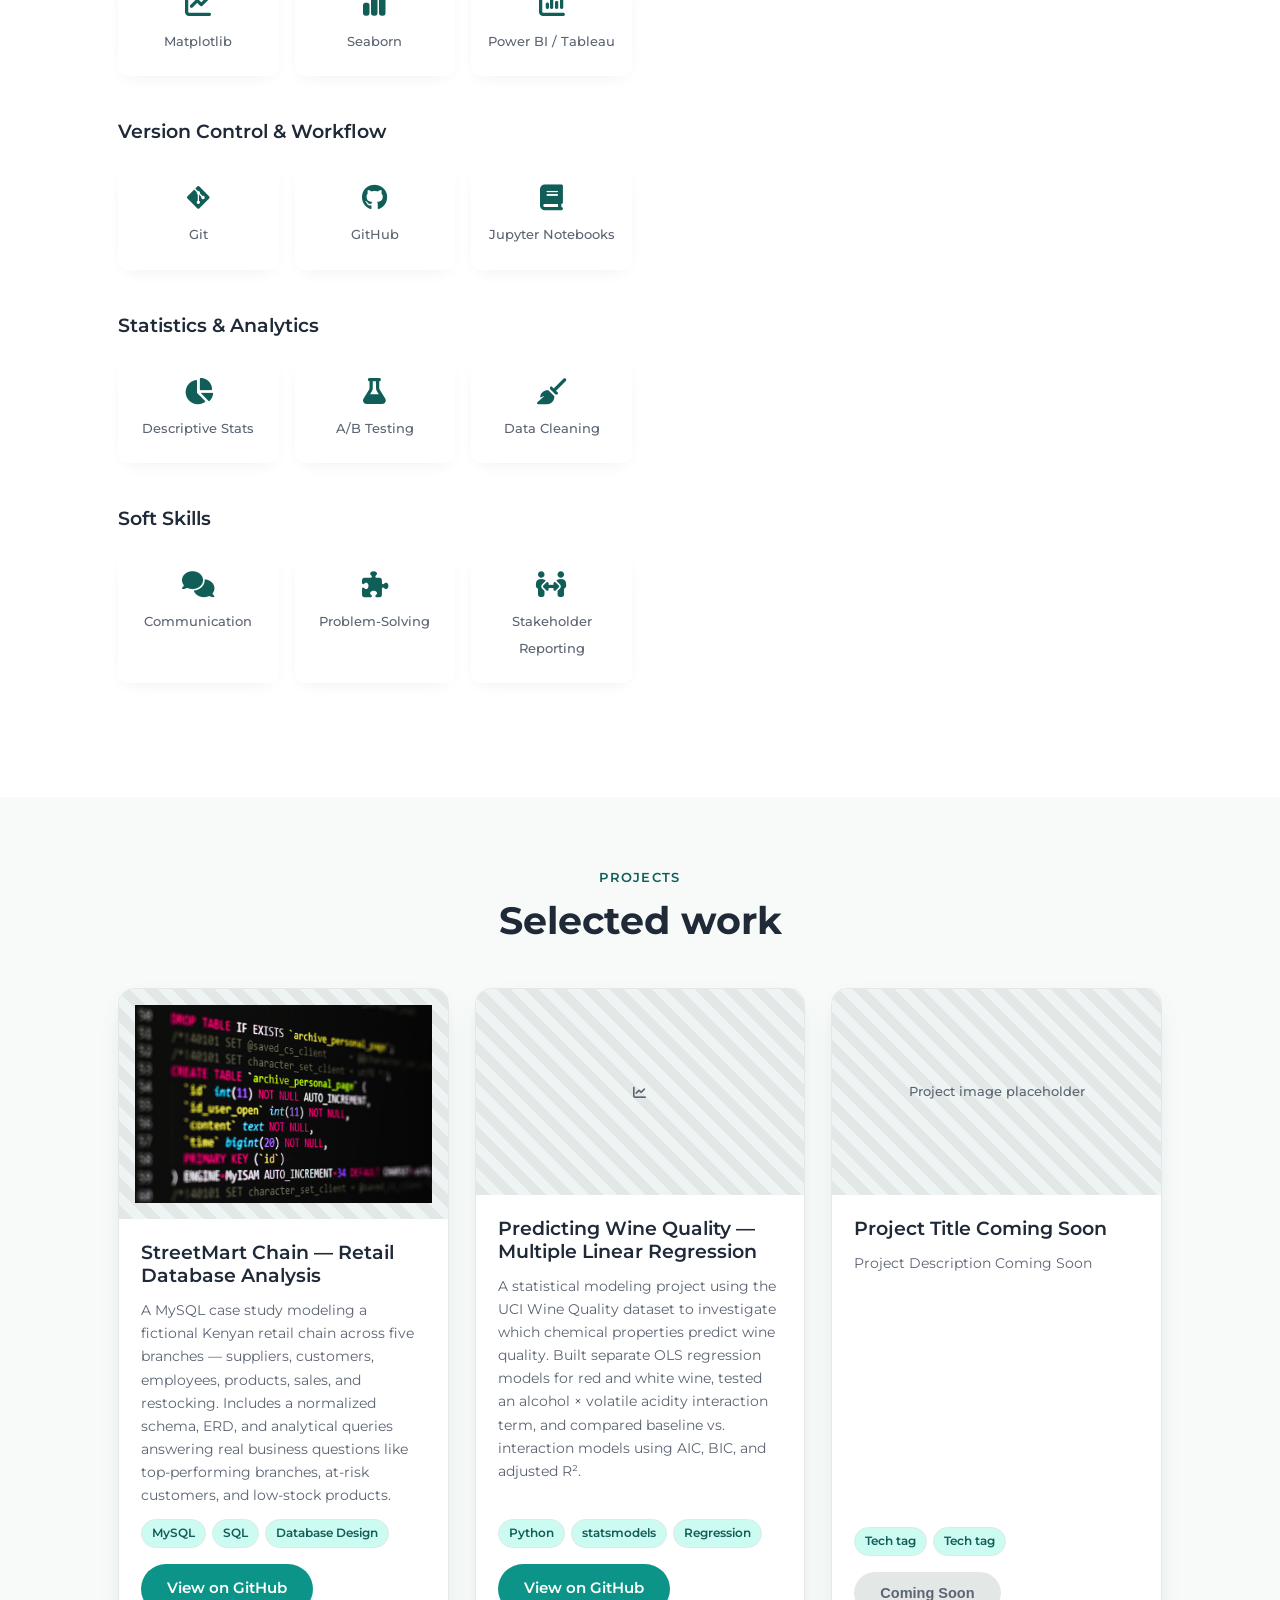
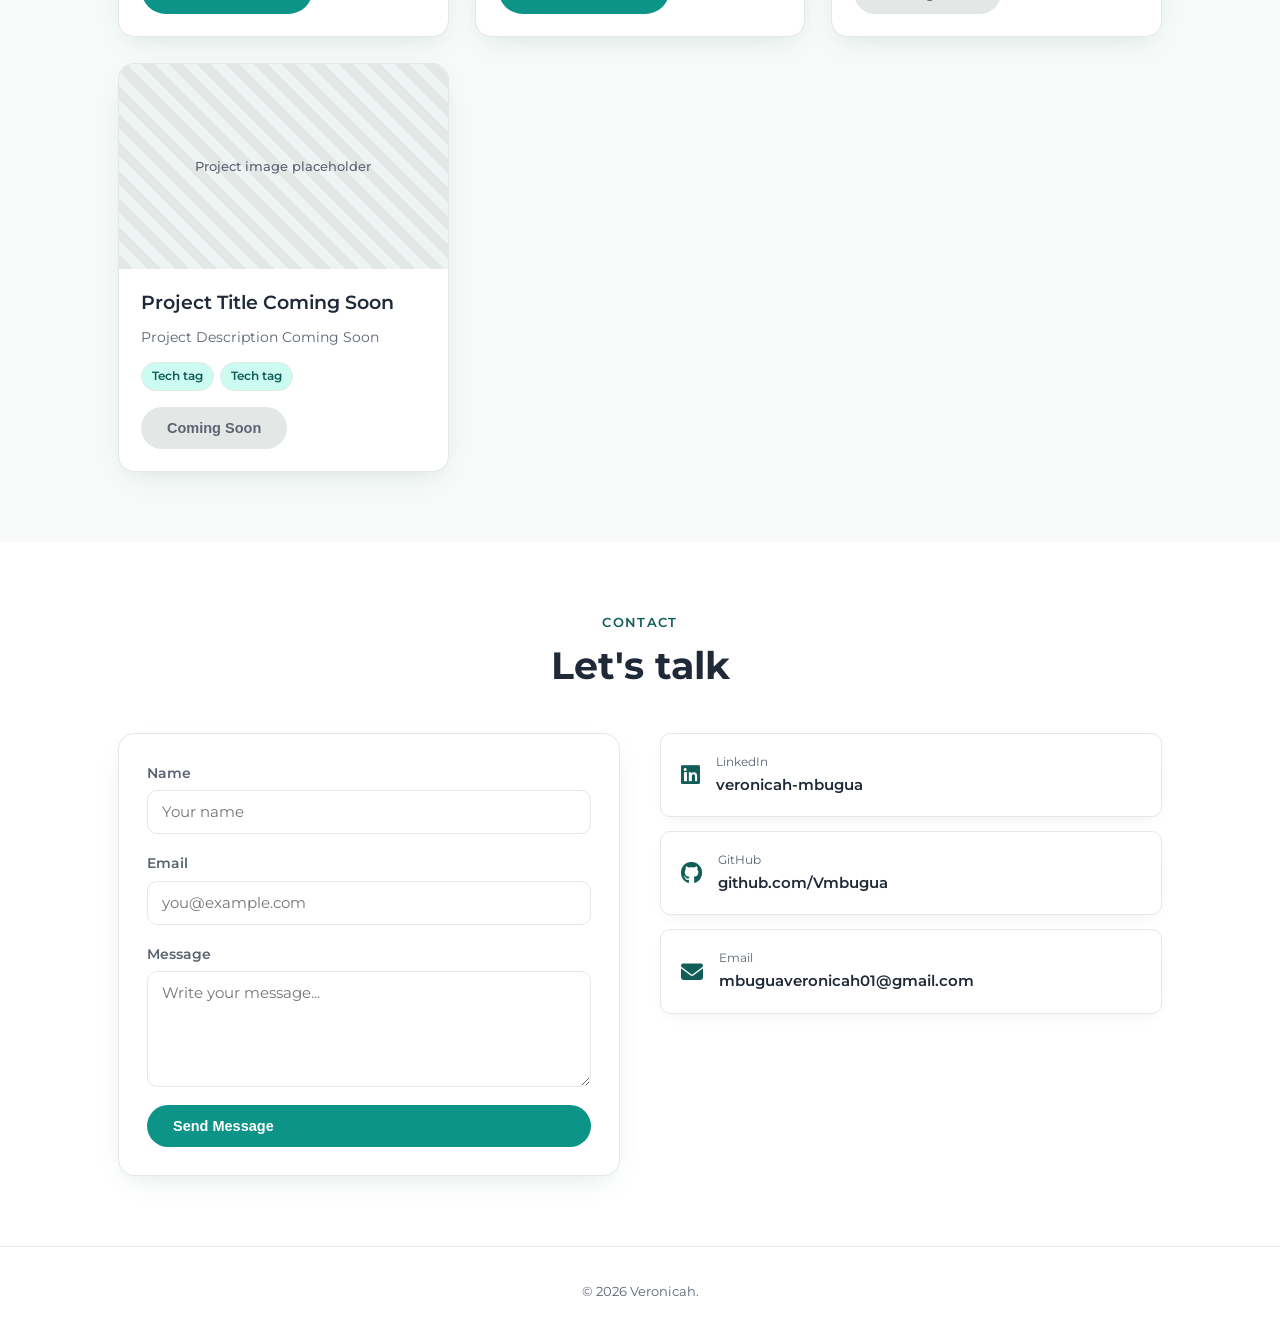
==== commit 0845a635: "Revise project card for wine quality prediction Updated project details for wine quality regression " ====
--- a/index.html
+++ b/index.html
@@ -155,12 +155,12 @@
           </div>
         </div>
         <div class="project-card">
-          <div class="project-thumb">Project image placeholder</div>
-          <div class="project-body">
-            <h3>Project Title Coming Soon</h3>
-            <p>Project Description Coming Soon</p>
-            <div class="tech-tags"><span>Tech tag</span><span>Tech tag</span></div>
-            <button class="btn btn-disabled" disabled>Coming Soon</button>
+          <div class="project-thumb placeholder"><i class="fa-solid fa-chart-line"></i></div>
+          <div class="project-body">
+            <h3>Predicting Wine Quality — Multiple Linear Regression</h3>
+            <p>A statistical modeling project using the UCI Wine Quality dataset to investigate which chemical properties predict wine quality. Built separate OLS regression models for red and white wine, tested an alcohol × volatile acidity interaction term, and compared baseline vs. interaction models using AIC, BIC, and adjusted R².</p>
+            <div class="tech-tags"><span>Python</span><span>statsmodels</span><span>Regression</span></div>
+            <a class="btn btn-primary" href="https://github.com/Vmbugua/wine-quality-regression" target="_blank" rel="noopener">View on GitHub</a>
           </div>
         </div>
         <div class="project-card">
--- a/style.css
+++ b/style.css
@@ -1,17 +1,19 @@
 /* ===========================================================
    Portfolio — shared stylesheet
-   Palette: warm pink accent on cream background, Montserrat type
+   Palette: teal accent on white/off-white, Montserrat type
    =========================================================== */
 
 :root {
-  --accent: #d96c4c;
-  --accent-dark: #1f5c56;
-  --bg: #fbf6ef;
+  --accent: #0d9488;
+  --accent-dark: #115e59;
+  --accent-light: #ccfbf1;
+  --bg: #ffffff;
+  --bg-alt: #f7faf9;
   --card: #ffffff;
-  --text: #2d2a26;
-  --text-secondary: #6e655c;
-  --border: #ece1d2;
-  --shadow: 0 10px 30px -12px rgba(31, 92, 86, 0.2);
+  --text: #1f2937;
+  --text-secondary: #5b6472;
+  --border: #e3e8e6;
+  --shadow: 0 10px 30px -12px rgba(17, 94, 89, 0.18);
 
   --font: "Montserrat", -apple-system, BlinkMacSystemFont, "Segoe UI", sans-serif;
 
@@ -74,7 +76,7 @@
   position: sticky;
   top: 0;
   z-index: 100;
-  background: rgba(250, 243, 232, 0.94);
+  background: rgba(255, 255, 255, 0.94);
   backdrop-filter: blur(8px);
   border-bottom: 1px solid var(--border);
 }
@@ -94,7 +96,7 @@
   letter-spacing: -0.01em;
 }
 
-.brand span { color: var(--accent-dark); }
+.brand span { color: var(--accent); }
 
 .nav-links {
   display: flex;
@@ -120,7 +122,7 @@
 
 .nav-links a.active {
   color: var(--accent-dark);
-  border-bottom-color: var(--accent-dark);
+  border-bottom-color: var(--accent);
 }
 
 .hamburger {
@@ -187,16 +189,16 @@
 
 .btn-primary {
   background: var(--accent);
-  color: #4a2530;
+  color: #ffffff;
 }
 .btn-primary:hover { background: var(--accent-dark); transform: translateY(-2px); box-shadow: var(--shadow); }
 
 .btn-outline {
   background: transparent;
   border: 2px solid var(--accent);
-  color: var(--text);
-}
-.btn-outline:hover { background: var(--accent); transform: translateY(-2px); }
+  color: var(--accent-dark);
+}
+.btn-outline:hover { background: var(--accent); color: #fff; transform: translateY(-2px); }
 
 .btn-disabled {
   background: var(--border);
@@ -213,19 +215,11 @@
 }
 .reveal.in-view { opacity: 1; transform: translateY(0); }
 
-/* ---------- Page hero (non-home pages) ---------- */
-.page-hero {
-  padding: 64px 0 40px;
-  text-align: center;
-}
-
-.page-hero h1 {
-  font-size: clamp(2rem, 4vw, 2.8rem);
-}
-
 /* ---------- Home hero ---------- */
 .hero {
   padding: 90px 0 70px;
+  background: var(--bg-alt);
+  border-bottom: 1px solid var(--border);
 }
 
 .hero-grid {
@@ -267,7 +261,11 @@
 }
 
 /* ---------- Sections ---------- */
-section { padding: 60px 0; }
+section { padding: 70px 0; scroll-margin-top: 80px; }
+section:nth-of-type(even) { background: var(--bg-alt); }
+
+.section-heading { text-align: center; margin-bottom: 44px; }
+.section-heading h2 { margin-bottom: 0; }
 
 /* ---------- About: quick facts ---------- */
 .about-grid {
@@ -325,7 +323,7 @@
   border-radius: var(--radius-sm);
   padding: 22px 14px;
   text-align: center;
-  box-shadow: 0 6px 18px -10px rgba(110, 102, 96, 0.2);
+  box-shadow: 0 6px 18px -10px rgba(31, 41, 55, 0.12);
   transition: transform 0.25s ease, box-shadow 0.25s ease;
 }
 
@@ -365,6 +363,7 @@
   box-shadow: var(--shadow);
   display: flex;
   flex-direction: column;
+  border: 1px solid var(--border);
 }
 
 .project-thumb {
@@ -373,8 +372,8 @@
     45deg,
     var(--border),
     var(--border) 10px,
-    #f4ebdd 10px,
-    #f4ebdd 20px
+    #eef4f3 10px,
+    #eef4f3 20px
   );
   display: flex;
   align-items: center;
@@ -406,9 +405,9 @@
 .tech-tags span {
   font-size: 11.5px;
   font-weight: 600;
-  background: var(--bg);
+  background: var(--accent-light);
   border: 1px solid var(--border);
-  color: var(--text-secondary);
+  color: var(--accent-dark);
   padding: 4px 10px;
   border-radius: 999px;
 }
@@ -431,6 +430,7 @@
   display: flex;
   flex-direction: column;
   gap: 18px;
+  border: 1px solid var(--border);
 }
 
 .form-group {
@@ -477,7 +477,8 @@
   background: var(--card);
   border-radius: var(--radius-sm);
   padding: 18px 20px;
-  box-shadow: 0 6px 18px -10px rgba(110, 102, 96, 0.2);
+  box-shadow: 0 6px 18px -10px rgba(31, 41, 55, 0.12);
+  border: 1px solid var(--border);
   transition: transform 0.25s ease, box-shadow 0.25s ease;
 }
 
@@ -496,7 +497,7 @@
 .social-card:hover i { transform: translateY(-2px) scale(1.08); }
 
 .social-card .label { font-size: 12px; color: var(--text-secondary); display: block; }
-.social-card .value { font-size: 14.5px; font-weight: 600; }
+.social-card .value { font-size: 14.5px; font-weight: 600; word-break: break-word; }
 
 @media (max-width: 760px) {
   .contact-grid { grid-template-columns: 1fr; }
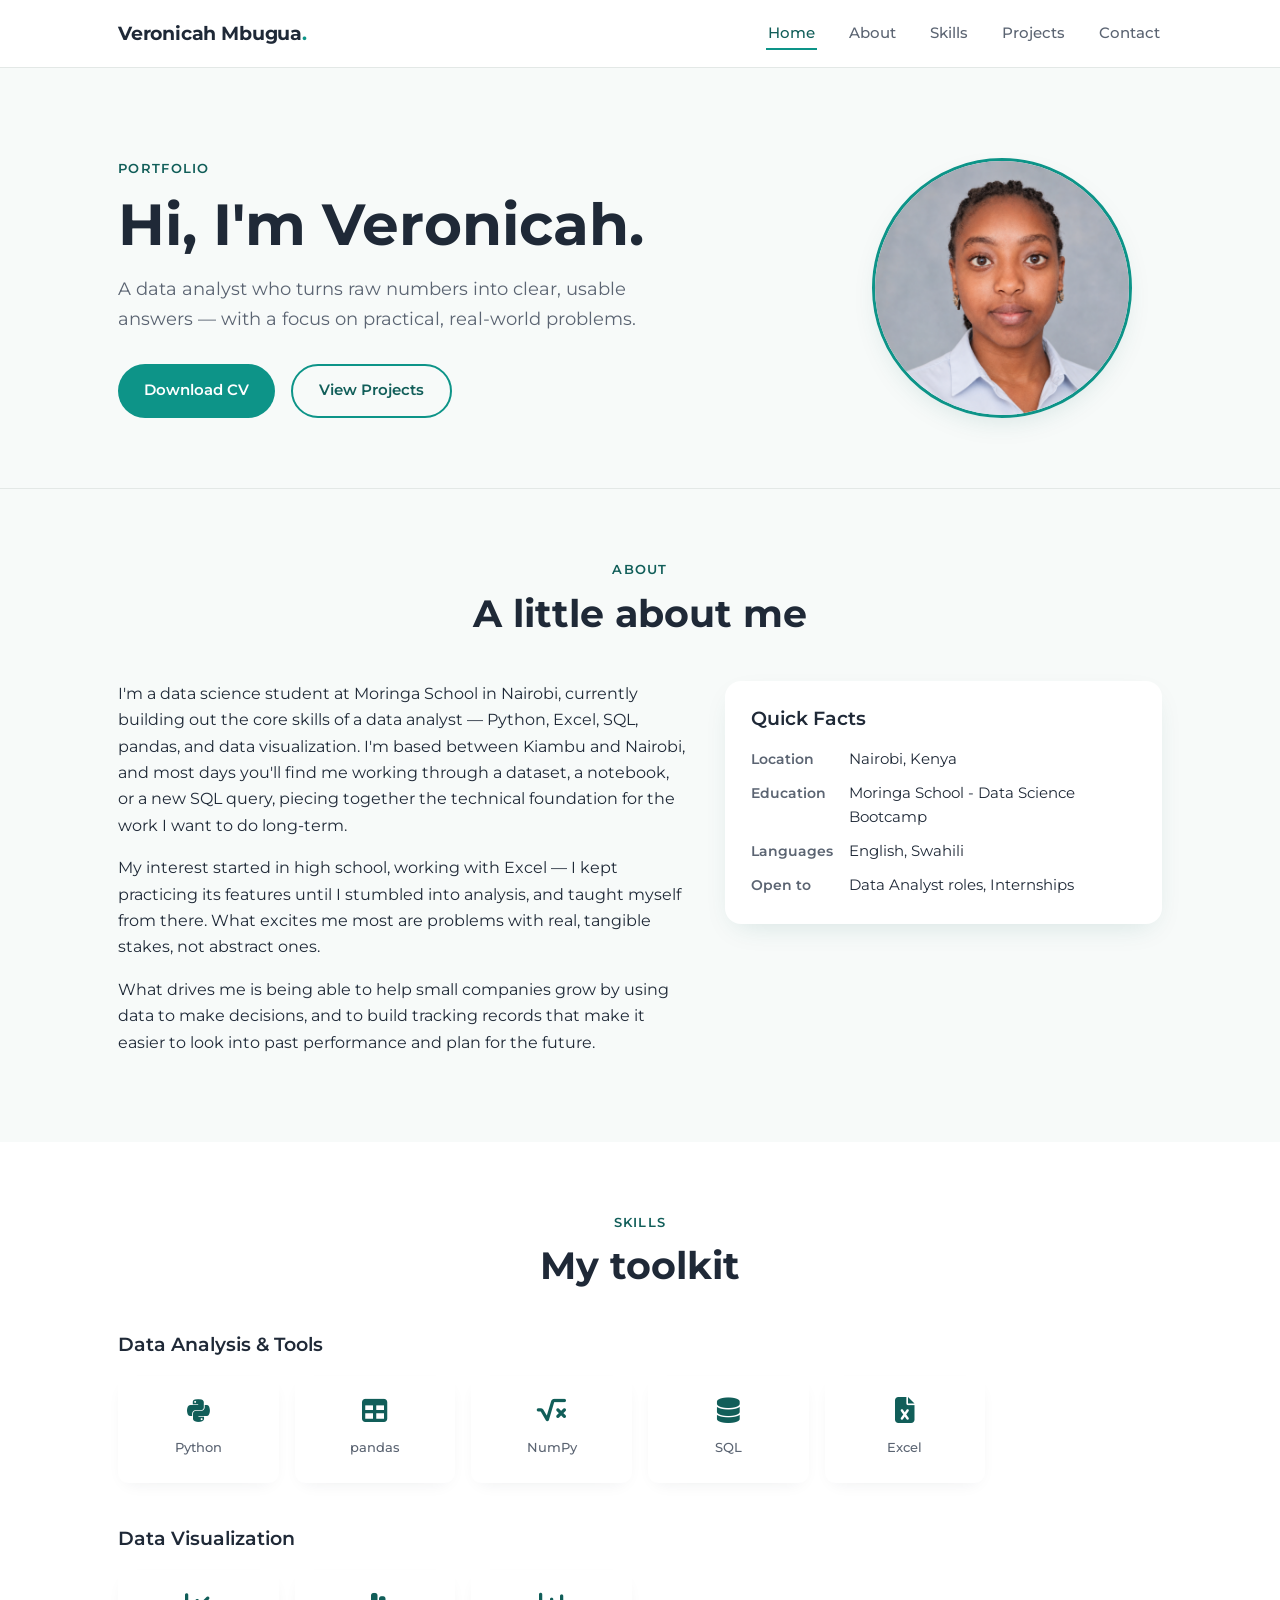
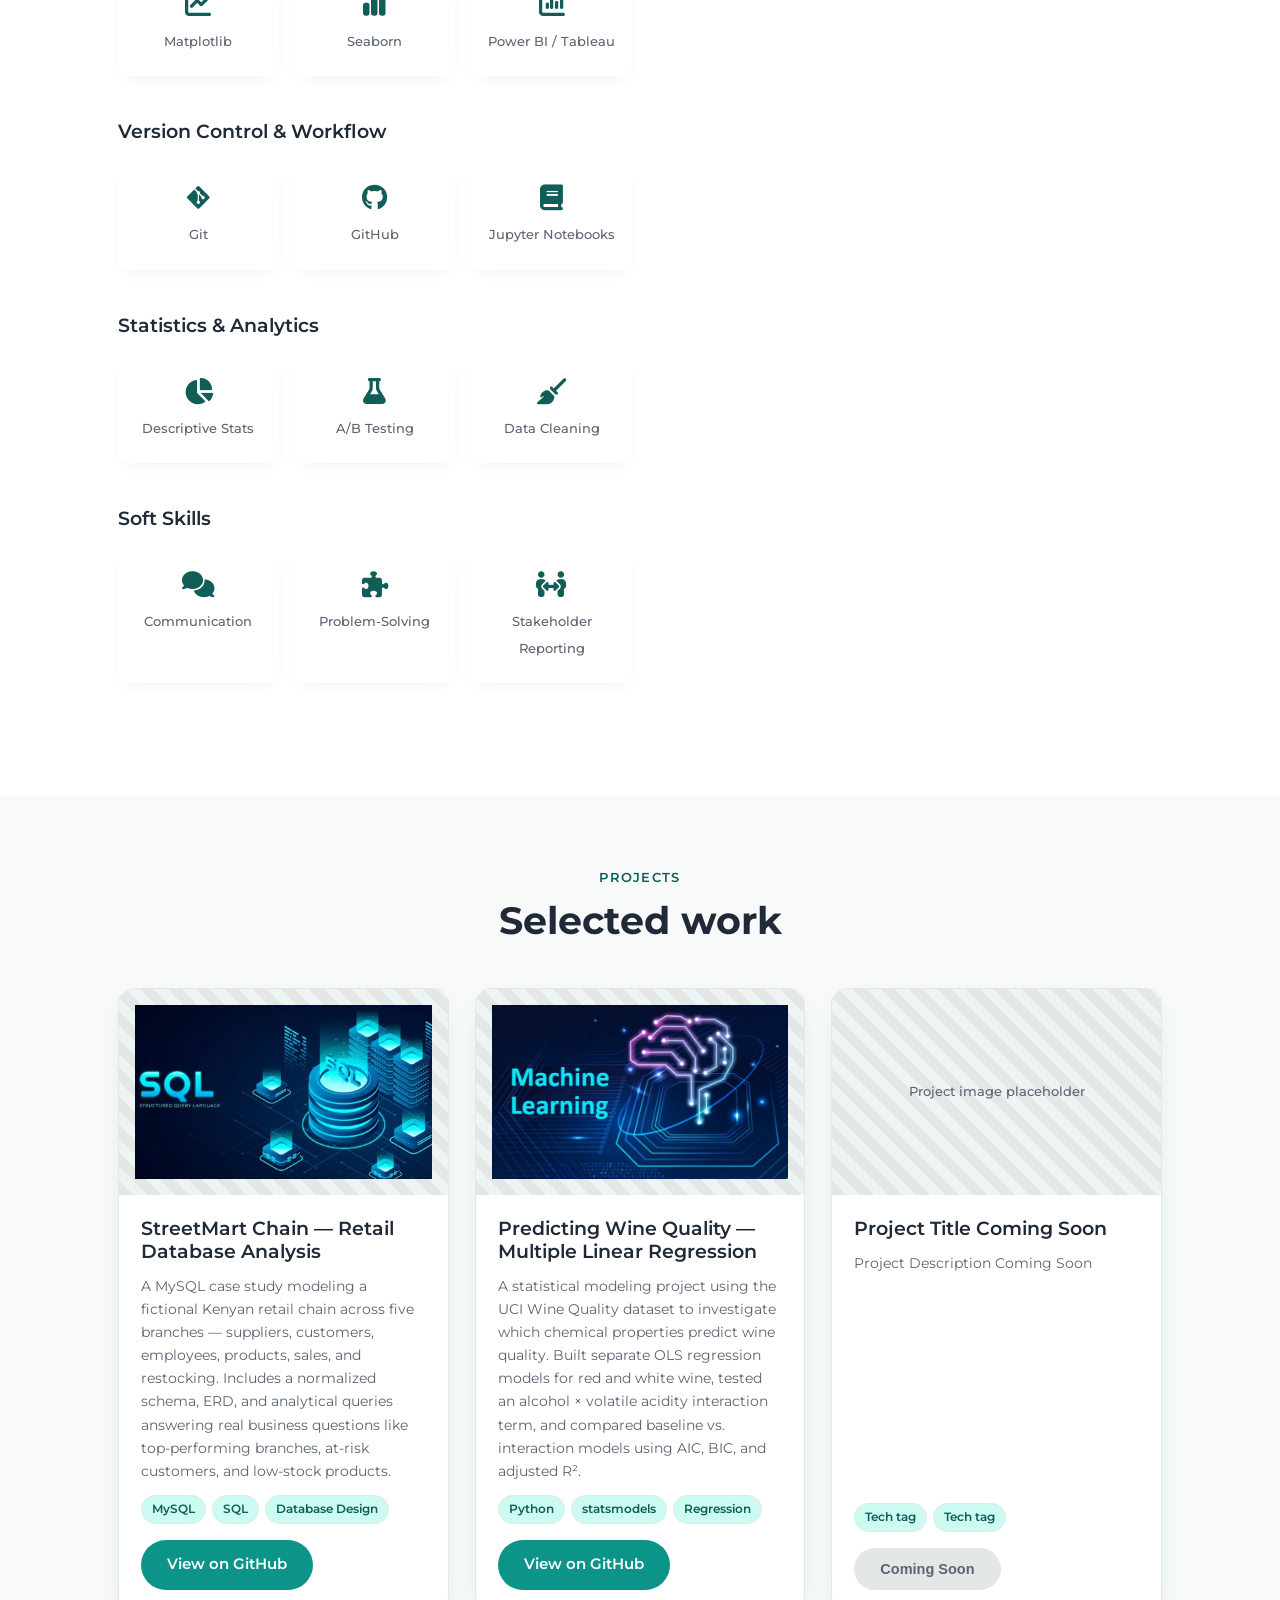
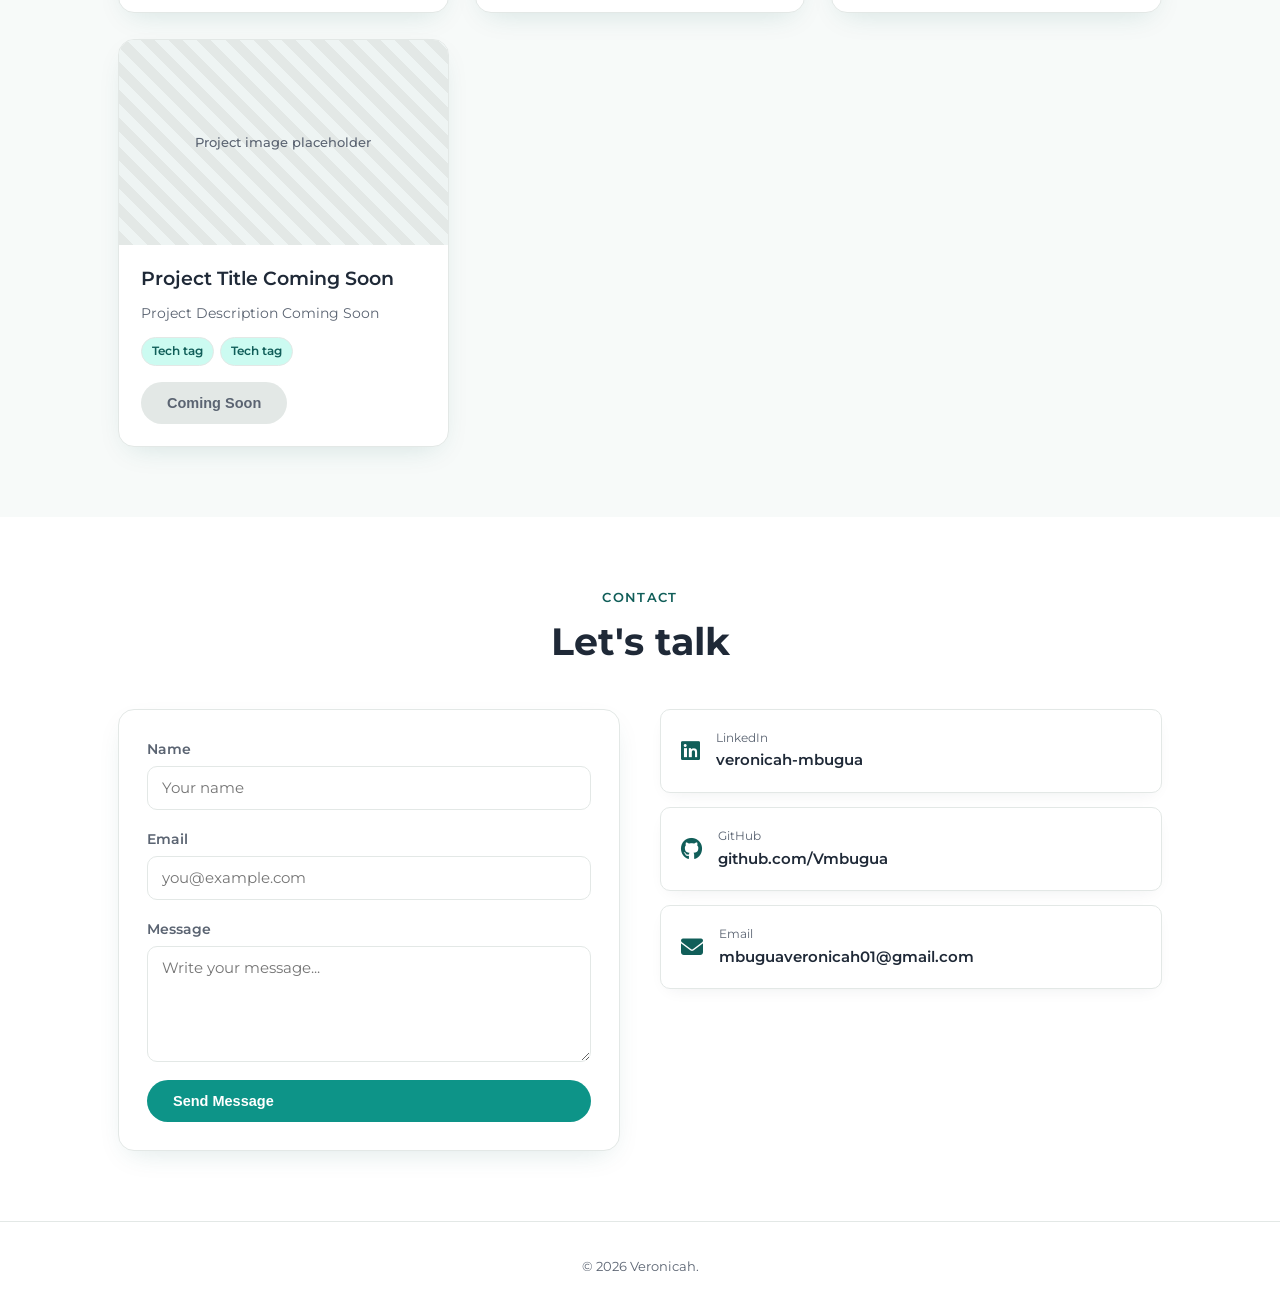
==== commit 9cdaee12: "Update project images in index.html" ====
--- a/index.html
+++ b/index.html
@@ -146,7 +146,7 @@
       </div>
       <div class="projects-grid">
         <div class="project-card">
-          <div class="project-thumb"><img src="Images/SQL pic.jpg" alt="Streetmart project" style="width:100%; height:100%; object-fit:cover;"></div>
+          <div class="project-thumb"><img src="Images/sql aesthetics.jpg" alt="Streetmart project" style="width:100%; height:100%; object-fit:cover;"></div>
           <div class="project-body">
             <h3>StreetMart Chain — Retail Database Analysis</h3>
             <p>A MySQL case study modeling a fictional Kenyan retail chain across five branches — suppliers, customers, employees, products, sales, and restocking. Includes a normalized schema, ERD, and analytical queries answering real business questions like top-performing branches, at-risk customers, and low-stock products.</p>
@@ -155,7 +155,7 @@
           </div>
         </div>
         <div class="project-card">
-          <div class="project-thumb placeholder"><i class="fa-solid fa-chart-line"></i></div>
+          <div class="project-thumb"><img src="Images/ML aesthetics.jpg" alt="Wine Quality project" style="width:100%; height:100%; object-fit:cover;"></div>
           <div class="project-body">
             <h3>Predicting Wine Quality — Multiple Linear Regression</h3>
             <p>A statistical modeling project using the UCI Wine Quality dataset to investigate which chemical properties predict wine quality. Built separate OLS regression models for red and white wine, tested an alcohol × volatile acidity interaction term, and compared baseline vs. interaction models using AIC, BIC, and adjusted R².</p>
--- a/style.css
+++ b/style.css
@@ -385,6 +385,20 @@
   padding: 16px;
 }
 
+.project-thumb.placeholder {
+  background: var(--accent-light);
+  color: var(--accent-dark);
+  font-size: 40px;
+}
+
+.project-thumb img {
+  width: 100%;
+  height: 100%;
+  object-fit: cover;
+  display: block;
+  margin: -16px;
+}
+
 .project-body {
   padding: 22px;
   display: flex;
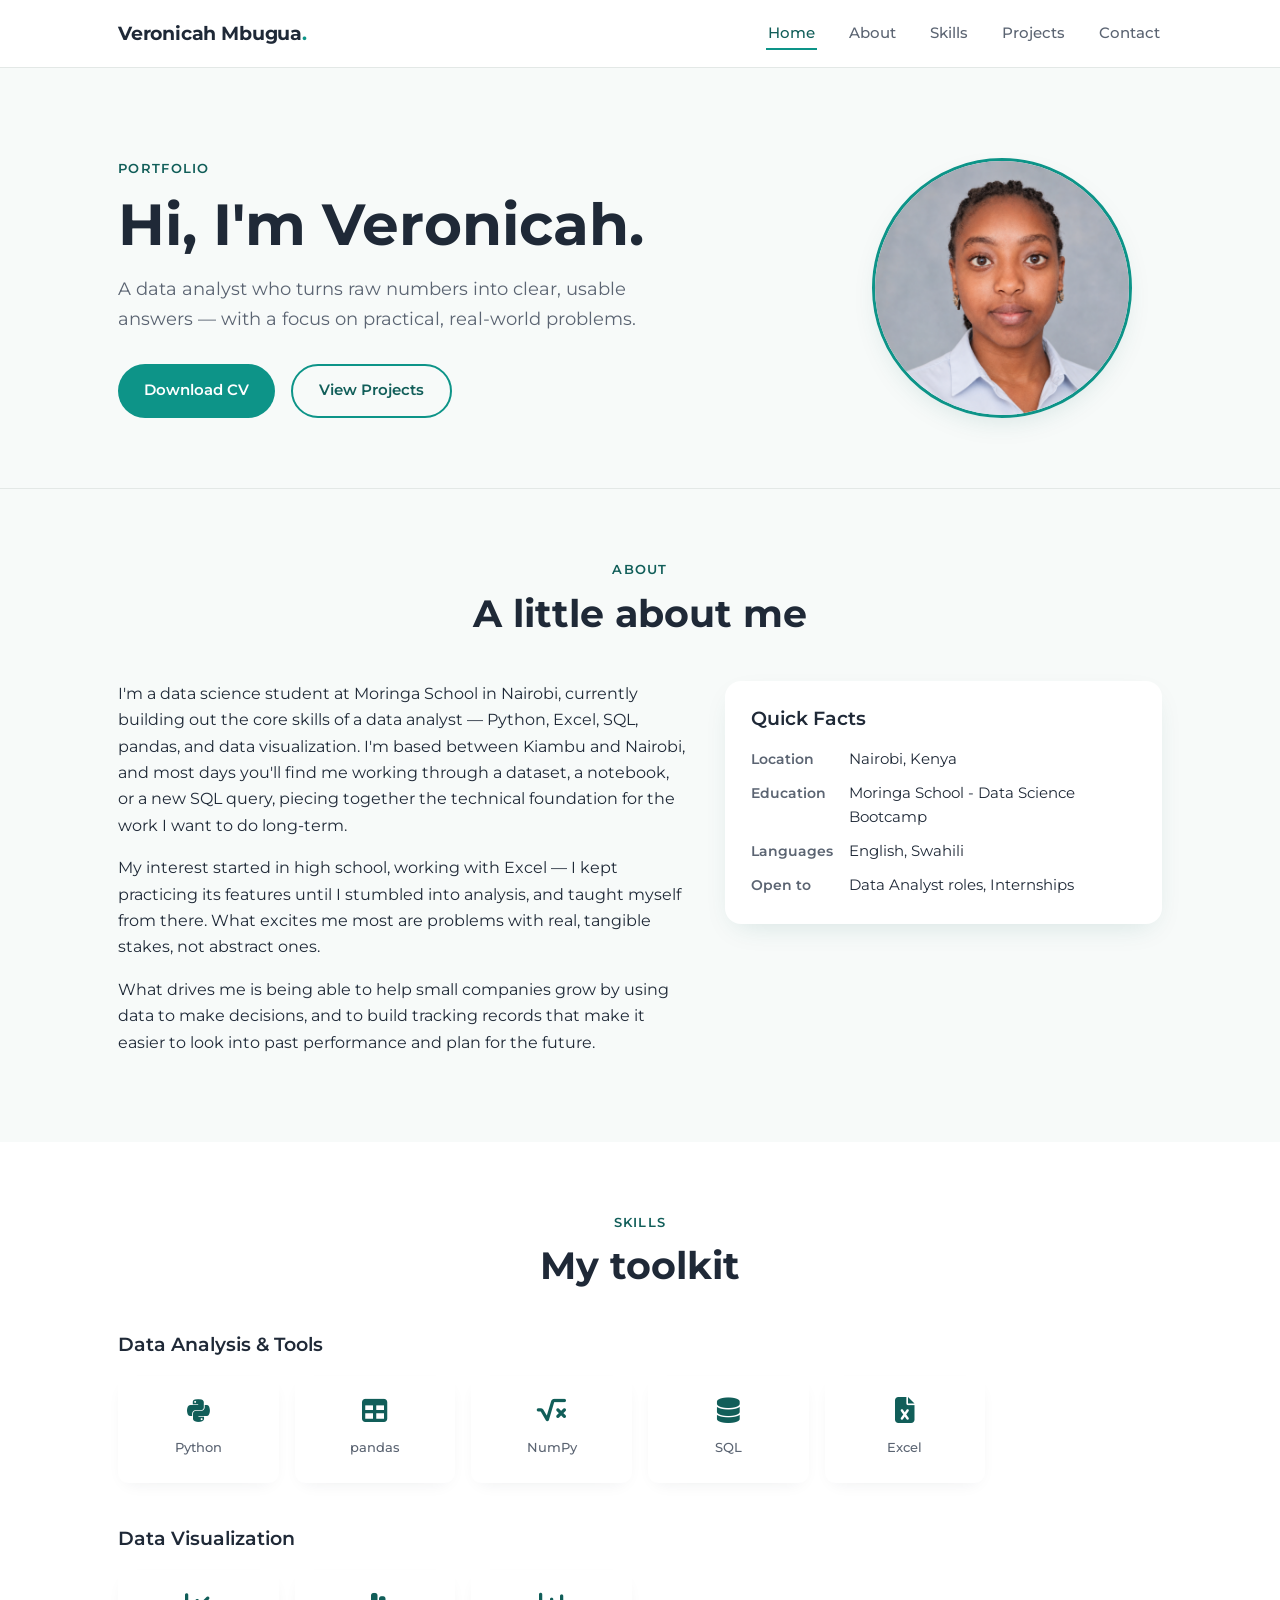
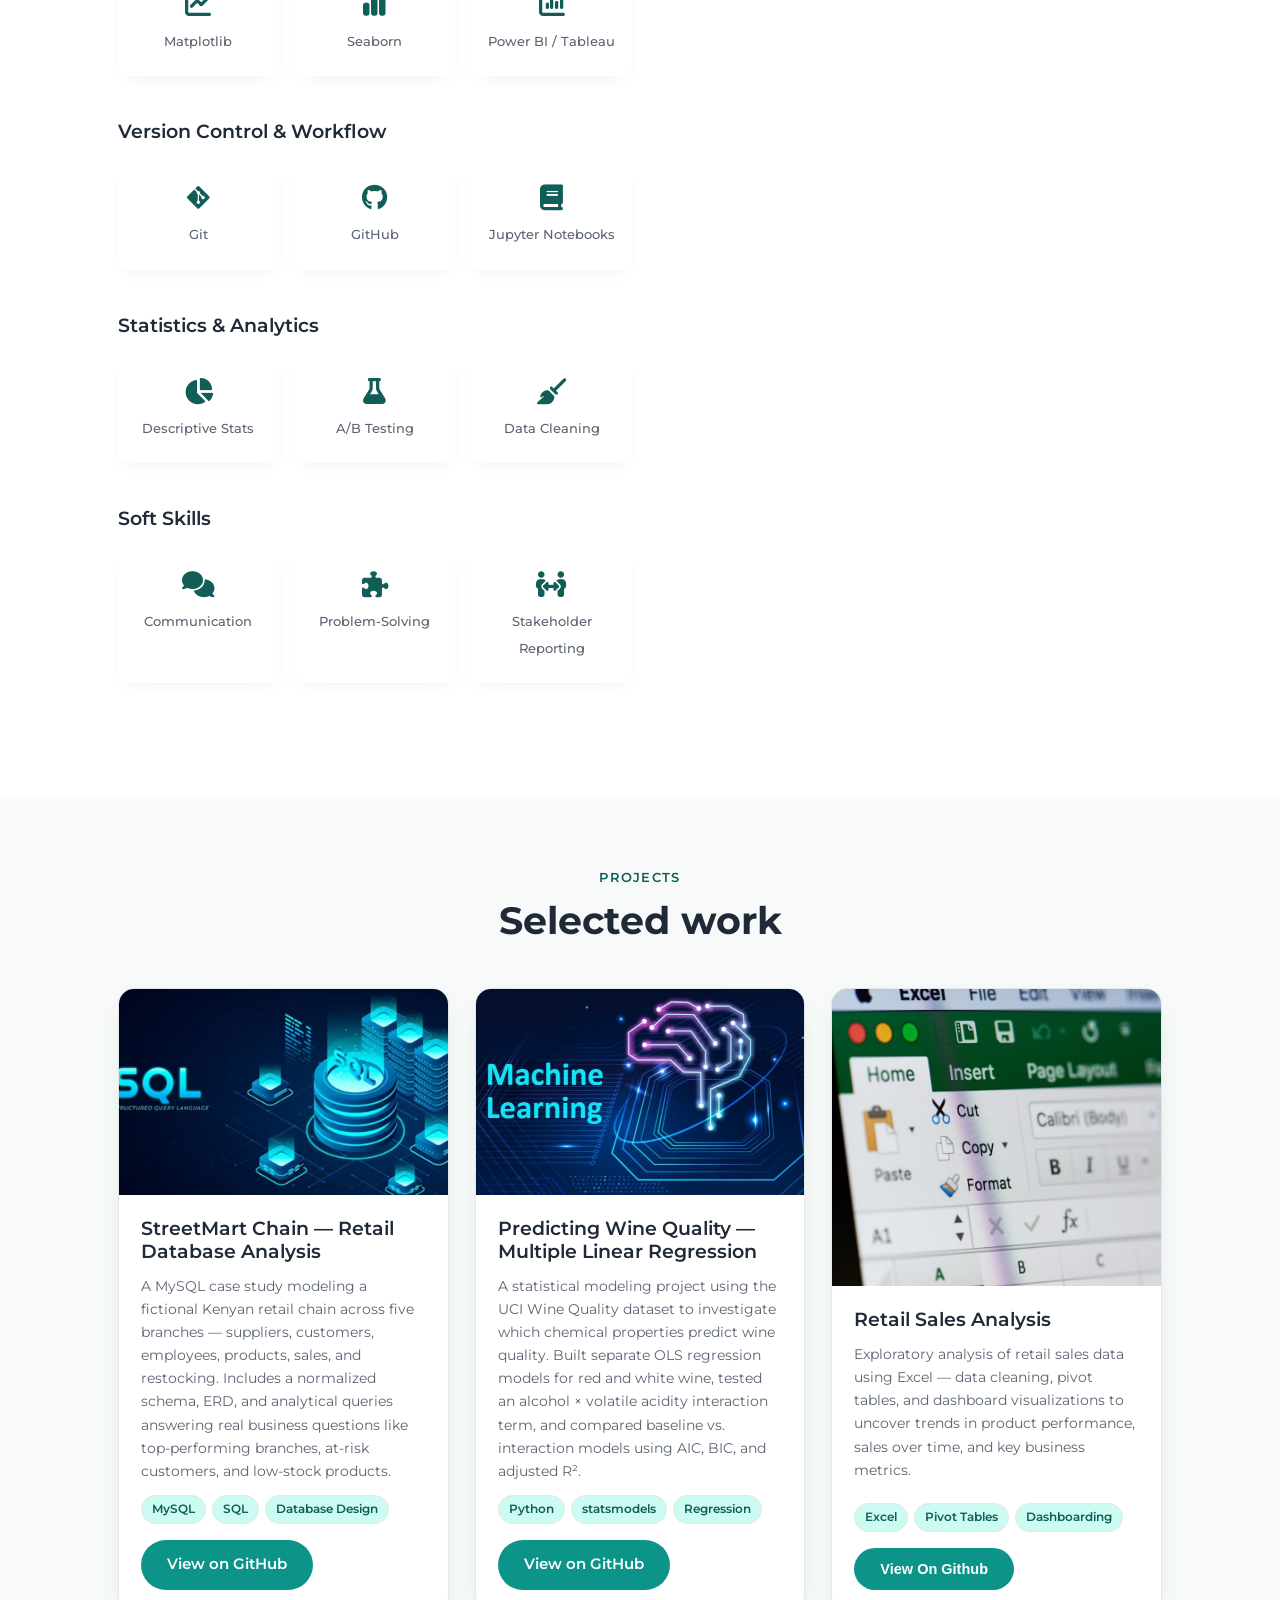
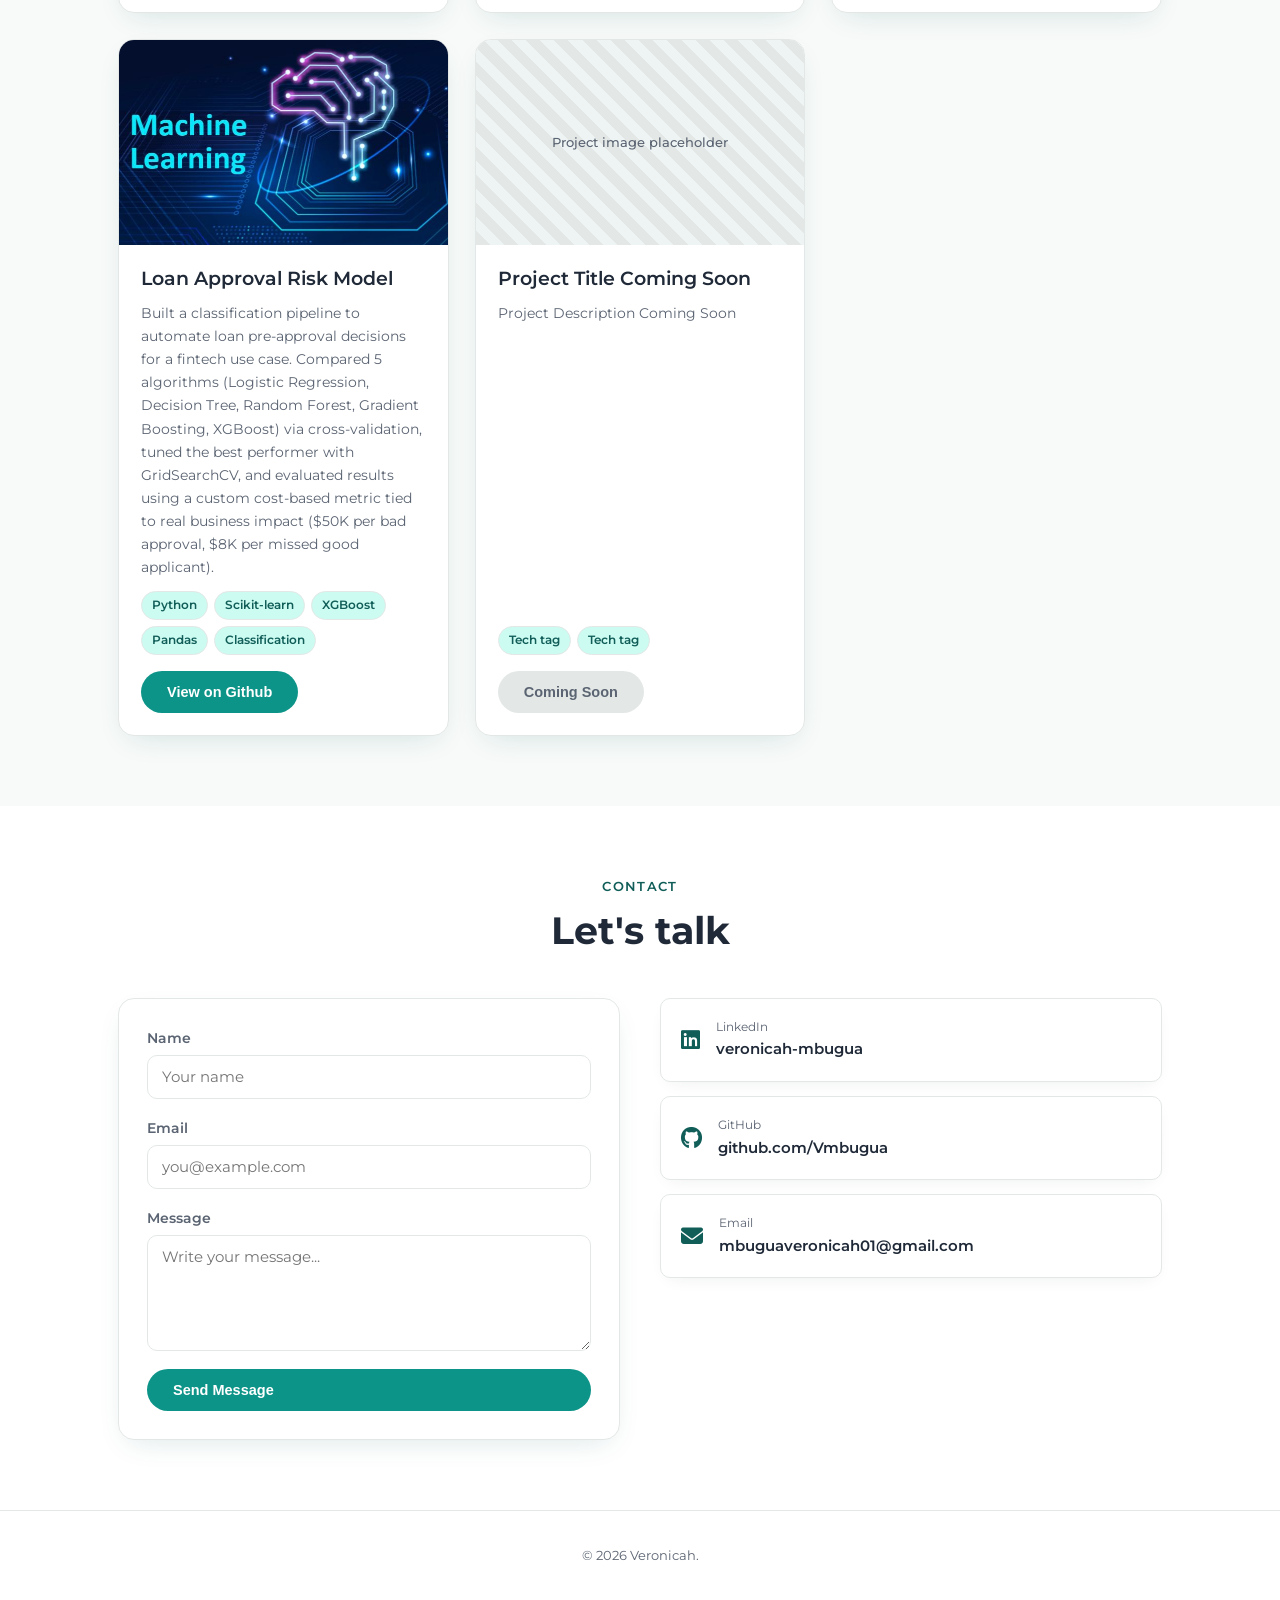
==== commit 57ff1fdd: "Revise project details and add images Updated project cards with new titles, descriptions, and image" ====
--- a/index.html
+++ b/index.html
@@ -164,12 +164,21 @@
           </div>
         </div>
         <div class="project-card">
-          <div class="project-thumb">Project image placeholder</div>
-          <div class="project-body">
-            <h3>Project Title Coming Soon</h3>
-            <p>Project Description Coming Soon</p>
-            <div class="tech-tags"><span>Tech tag</span><span>Tech tag</span></div>
-            <button class="btn btn-disabled" disabled>Coming Soon</button>
+          <div class="project-thumb"><img src="Images/Excel pic.jpg" alt="Retail Sales Analysis" style="width:100%; height:100%; object-fit:cover;"></div>
+          <div class="project-body">
+            <h3>Retail Sales Analysis</h3>
+            <p>Exploratory analysis of retail sales data using Excel — data cleaning, pivot tables, and dashboard visualizations to uncover trends in product performance, sales over time, and key business metrics.</p>
+            <div class="tech-tags"><span>Excel</span><span>Pivot Tables</span><span>Dashboarding</span></div>
+            <button class="btn btn-primary" href="https://github.com/Vmbugua/Retail-Sales-Analysis-Excel-Project" target="_blank" rel="noopener">View On Github</button>
+          </div>
+        </div>
+        <div class="project-card">
+          <div class="project-thumb"><img src="Images/ML aesthetics.jpg" alt="Loan Approval Model" style="width:100%; height:100%; object-fit:cover;"></div>
+          <div class="project-body">
+            <h3>Loan Approval Risk Model</h3>
+            <p>Built a classification pipeline to automate loan pre-approval decisions for a fintech use case. Compared 5 algorithms (Logistic Regression, Decision Tree, Random Forest, Gradient Boosting, XGBoost) via cross-validation, tuned the best performer with GridSearchCV, and evaluated results using a custom cost-based metric tied to real business impact ($50K per bad approval, $8K per missed good applicant).</p>
+            <div class="tech-tags"><span>Python</span><span>Scikit-learn</span><span>XGBoost</span><span>Pandas</span><span>Classification</span></div>
+            <button class="btn btn-primary" href="https://github.com/Vmbugua/Loan-Approval-Classifier" target="_blank" rel="noopener">View on Github</button>
           </div>
         </div>
         <div class="project-card">
--- a/style.css
+++ b/style.css
@@ -382,7 +382,6 @@
   font-size: 13px;
   font-weight: 500;
   text-align: center;
-  padding: 16px;
 }
 
 .project-thumb.placeholder {
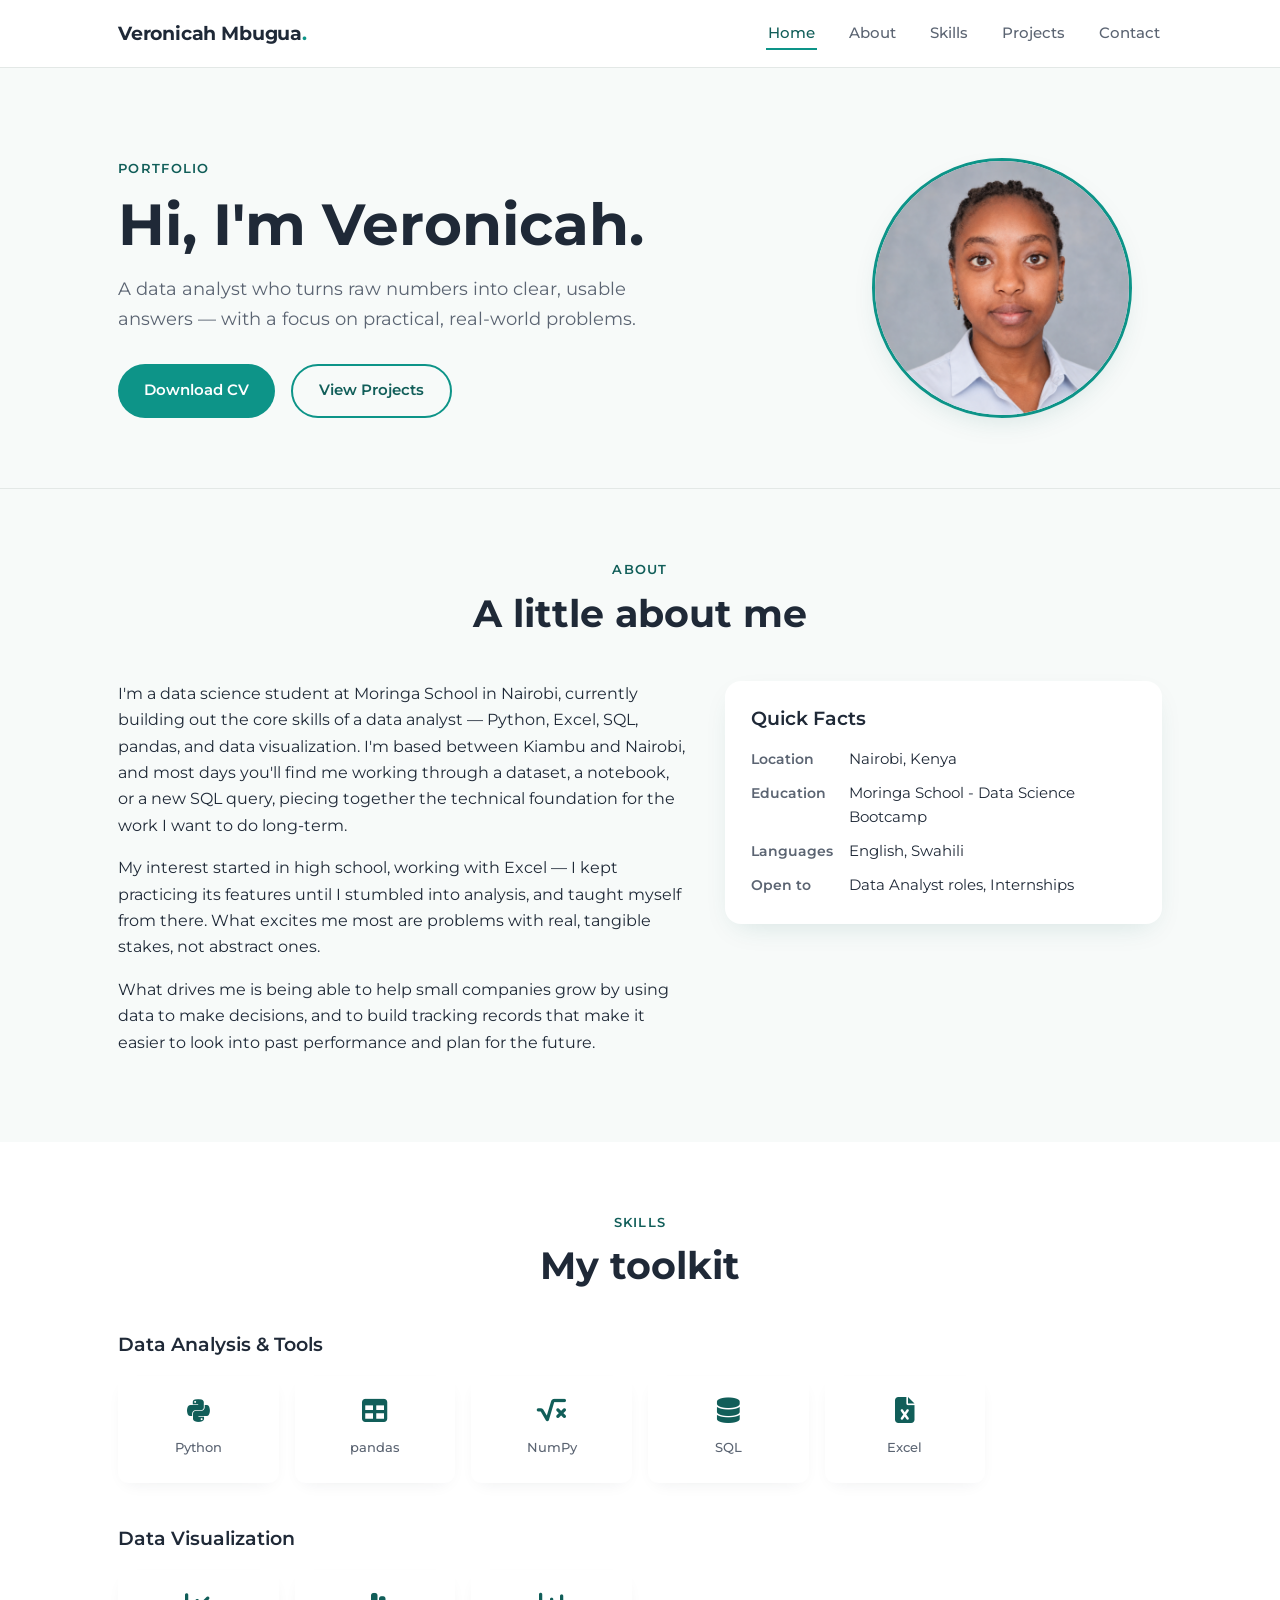
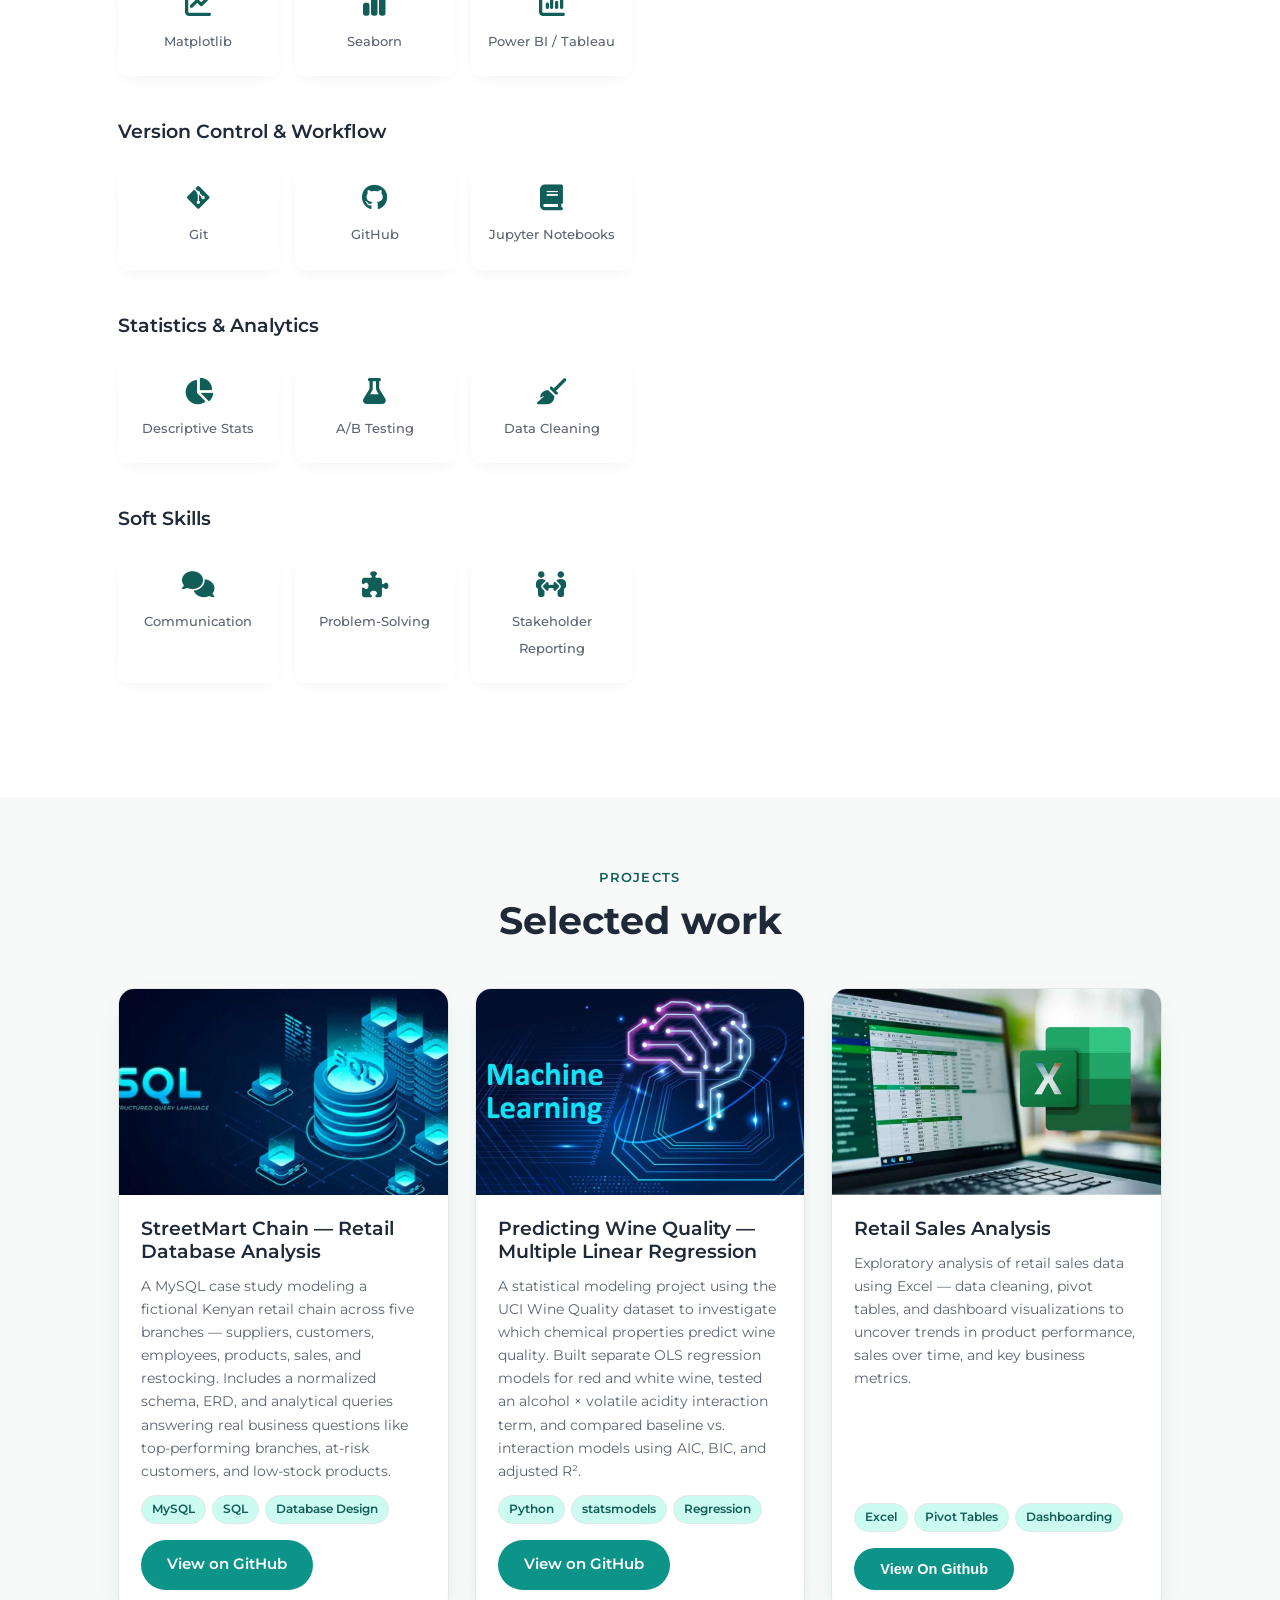
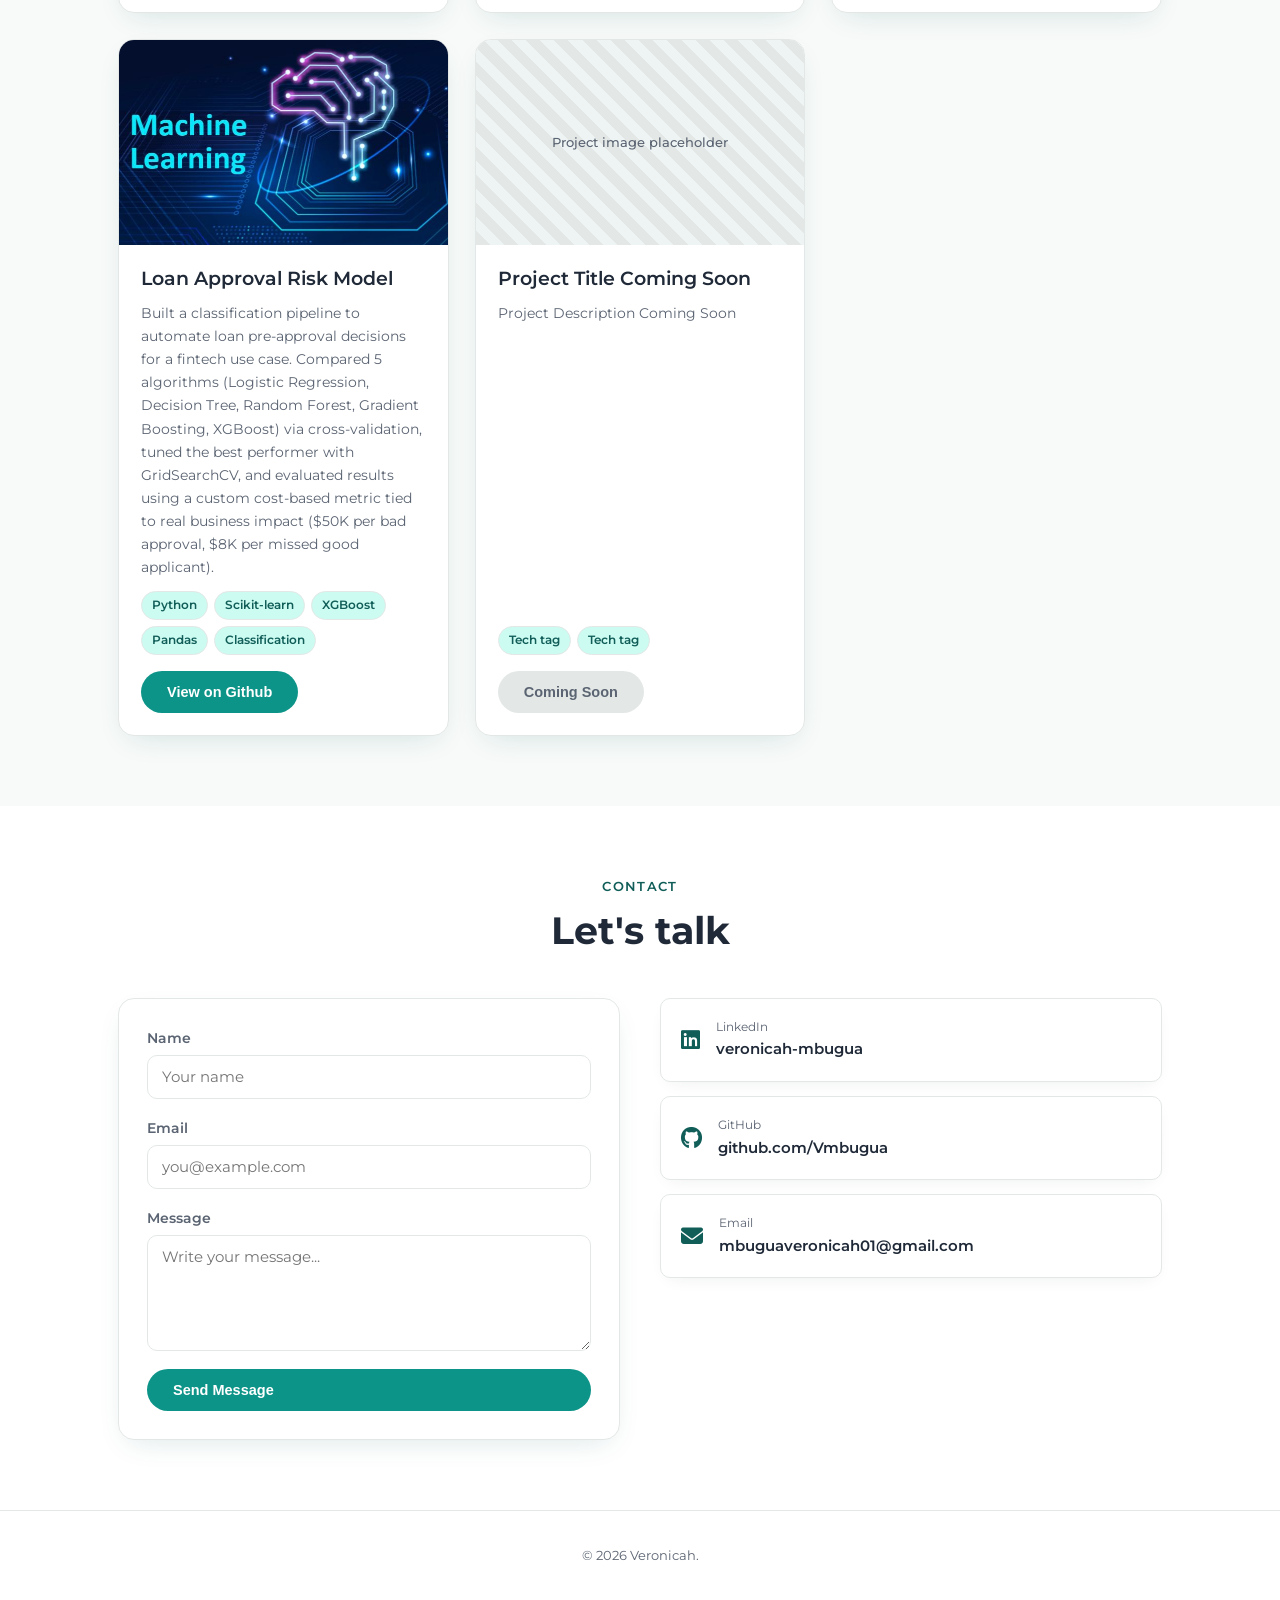
==== commit 9adf1bfc: "Update project thumbnail and description in index.html" ====
--- a/index.html
+++ b/index.html
@@ -164,10 +164,10 @@
           </div>
         </div>
         <div class="project-card">
-          <div class="project-thumb"><img src="Images/Excel pic.jpg" alt="Retail Sales Analysis" style="width:100%; height:100%; object-fit:cover;"></div>
+          <div class="project-thumb"><img src="Images/excel aesthetics.jpg" alt="Retail Sales Analysis" style="width:100%; height:100%; object-fit:cover;"></div>
           <div class="project-body">
             <h3>Retail Sales Analysis</h3>
-            <p>Exploratory analysis of retail sales data using Excel — data cleaning, pivot tables, and dashboard visualizations to uncover trends in product performance, sales over time, and key business metrics.</p>
+            <p>Exploratory analysis of retail sales data using Excel — data cleaning, pivot tables, and dashboard visualizations to uncover trends in product performance, sales over time, and key business metrics.                                                                                                                            </p>
             <div class="tech-tags"><span>Excel</span><span>Pivot Tables</span><span>Dashboarding</span></div>
             <button class="btn btn-primary" href="https://github.com/Vmbugua/Retail-Sales-Analysis-Excel-Project" target="_blank" rel="noopener">View On Github</button>
           </div>
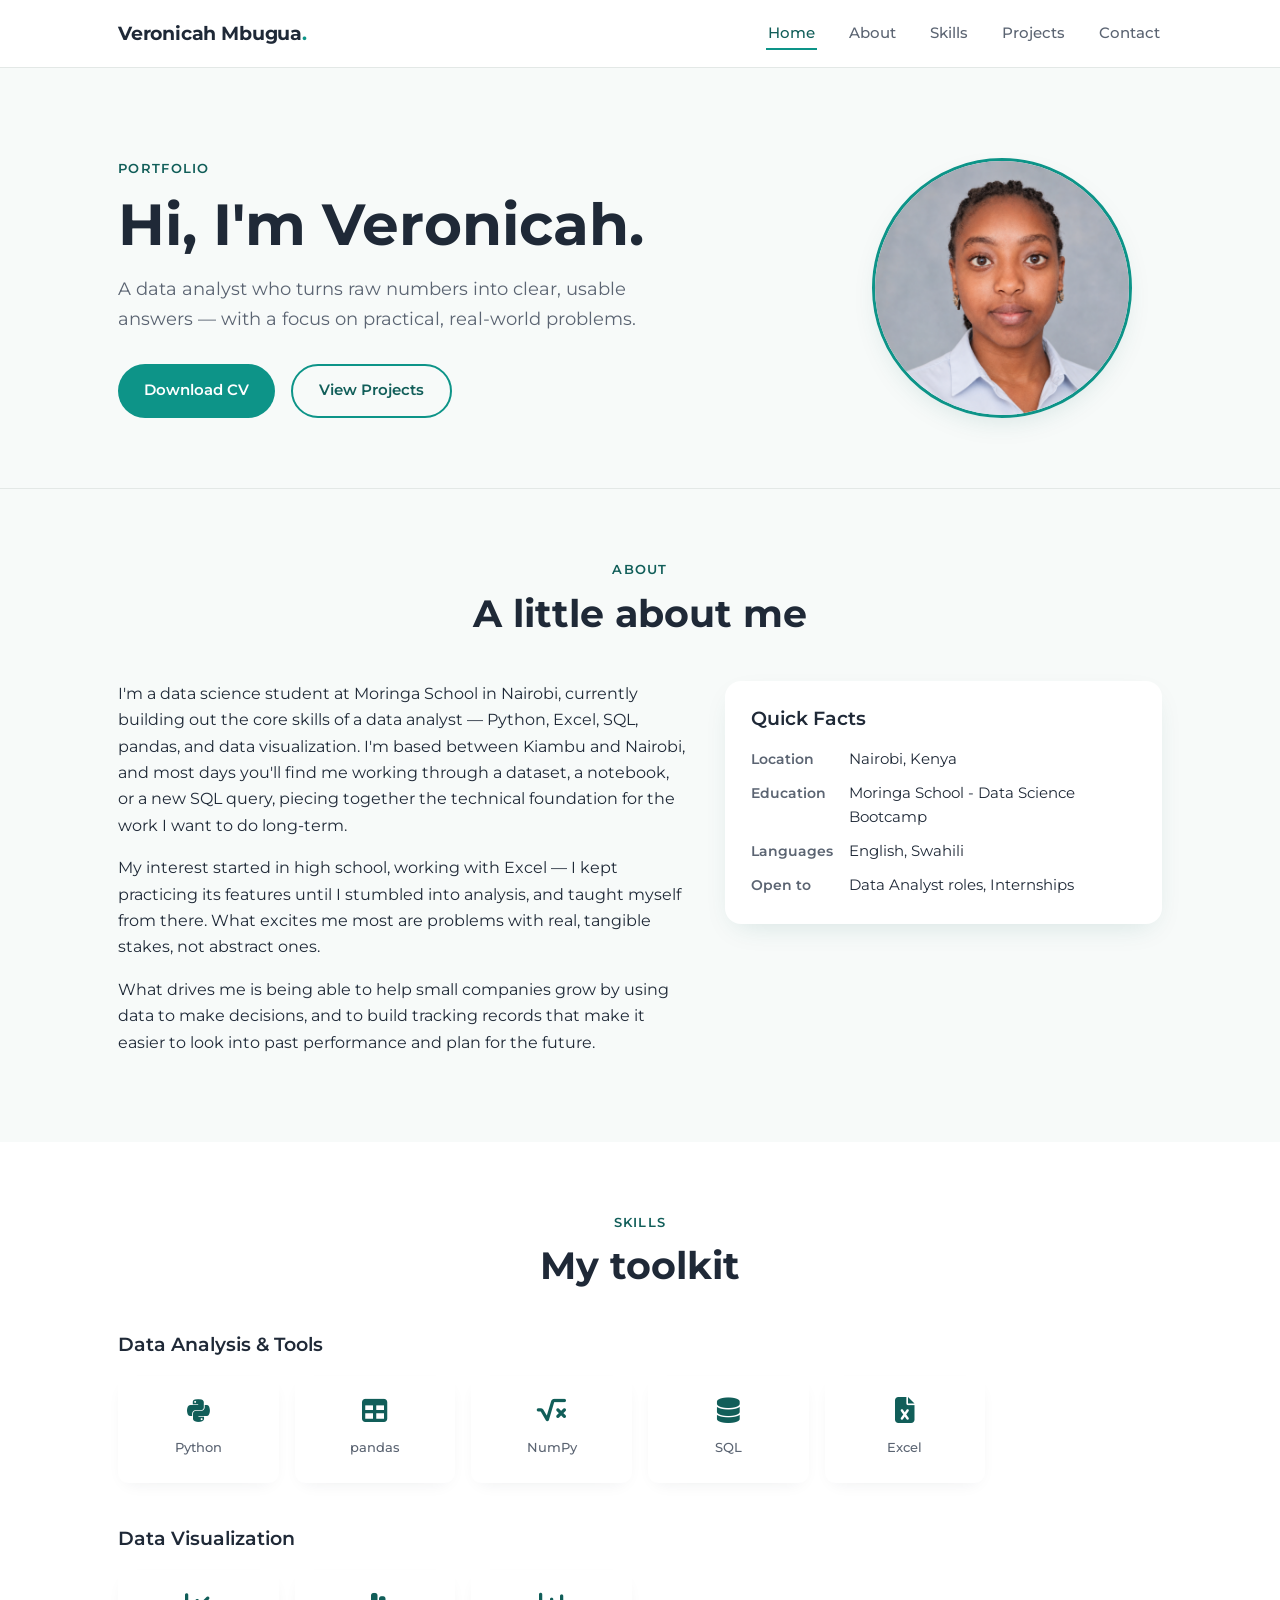
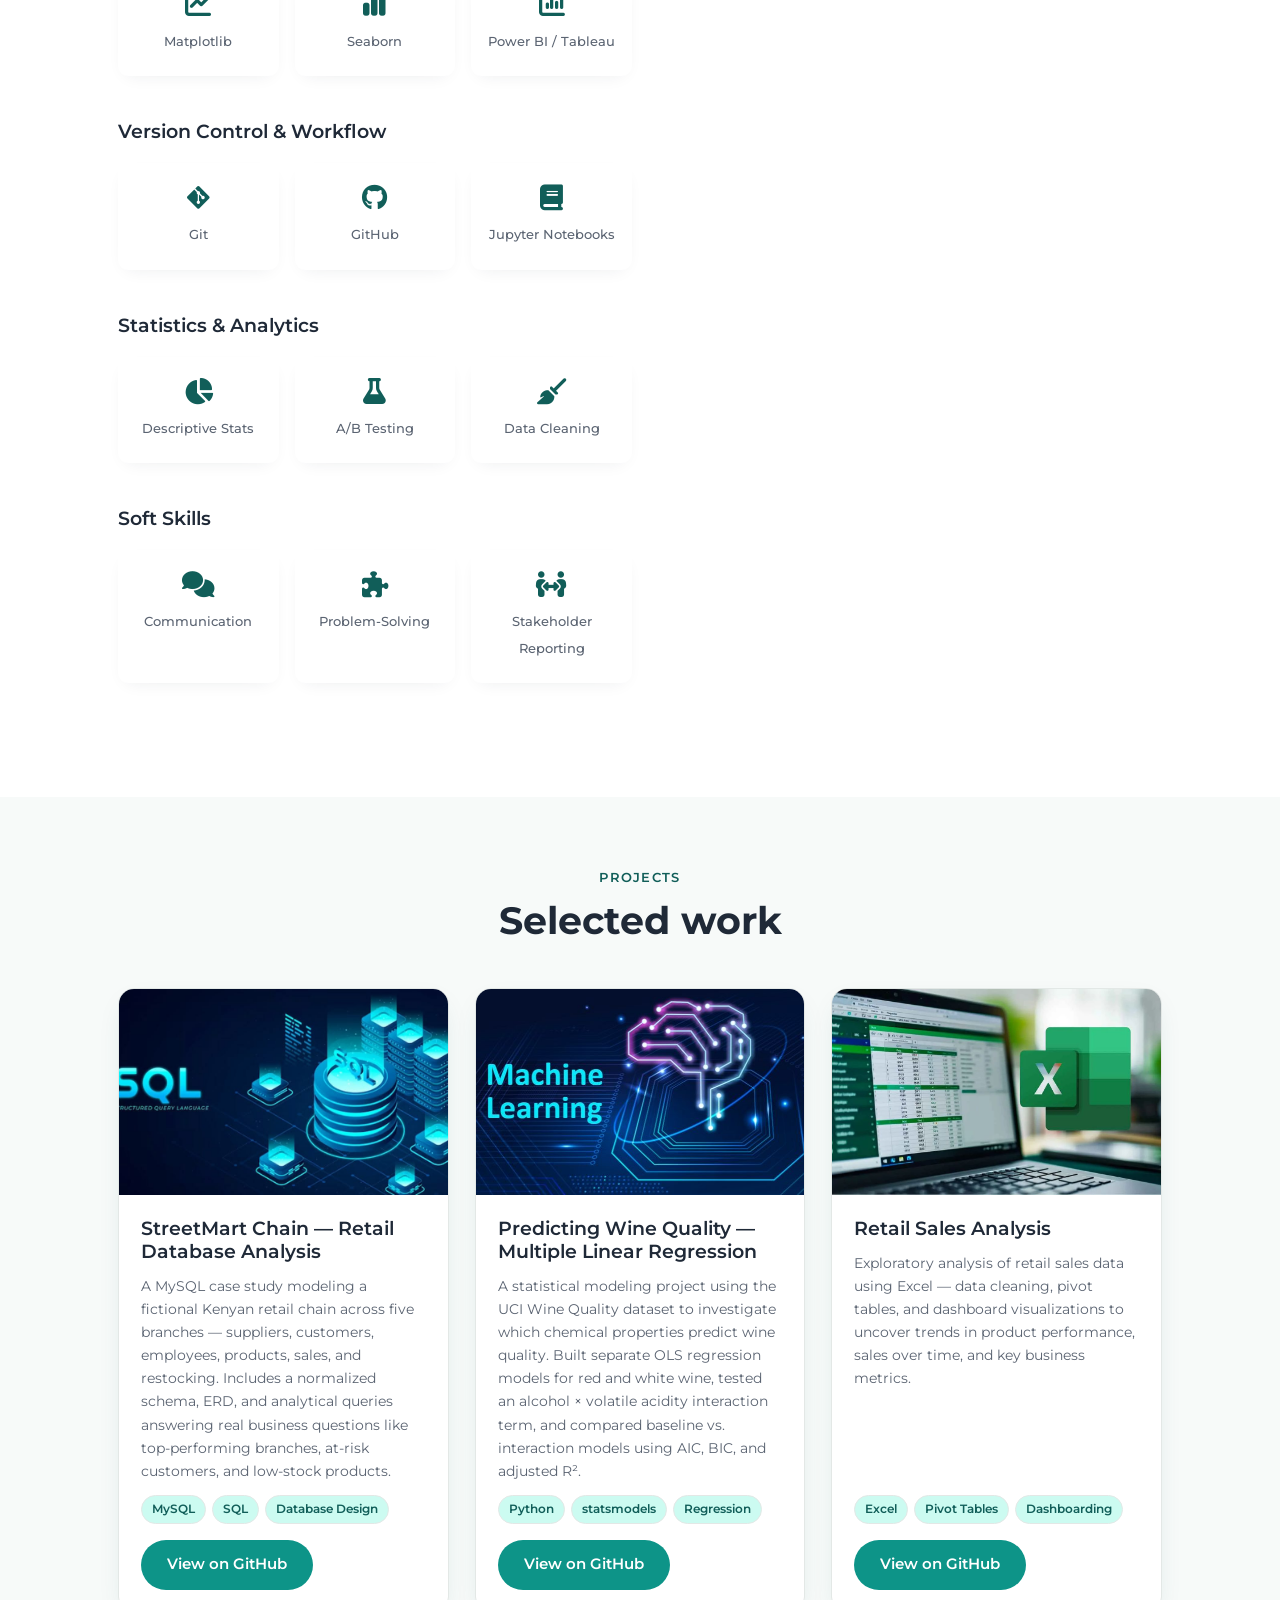
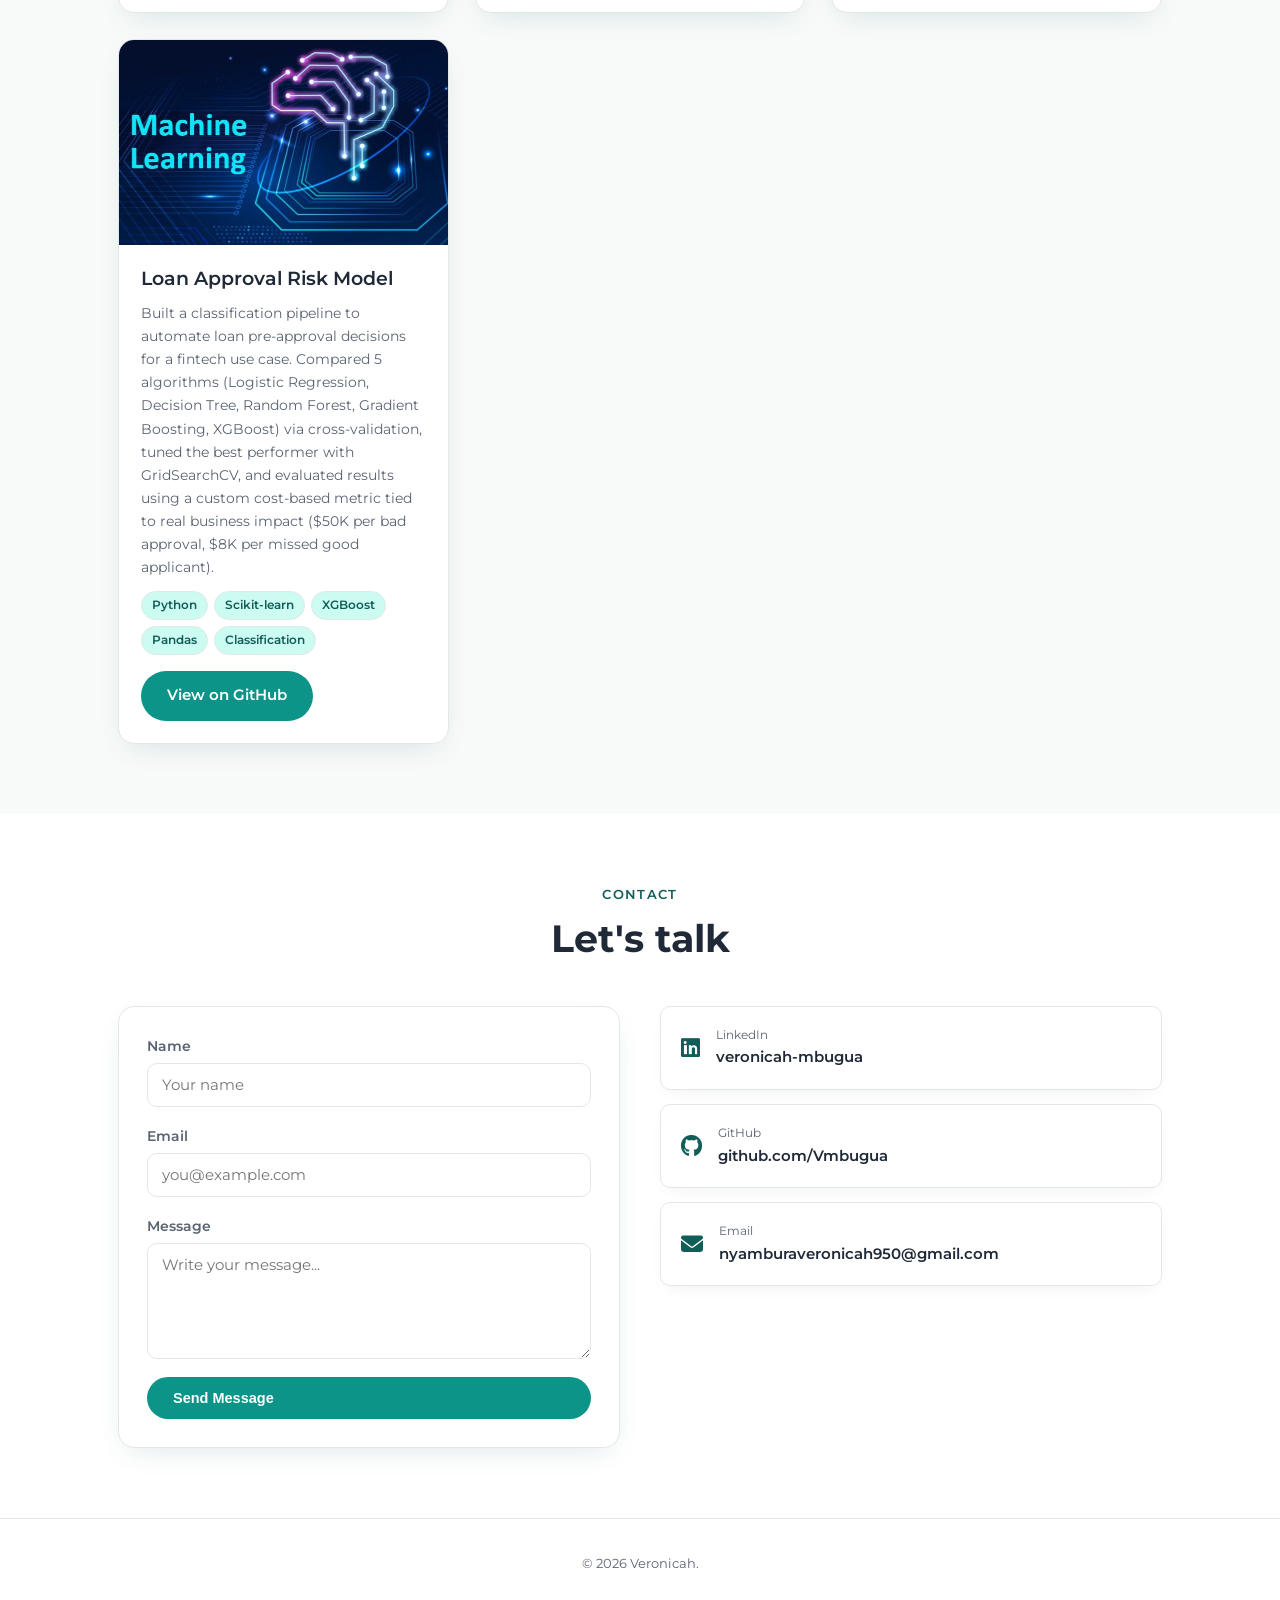
==== commit 5c7c9883: "Update project links and email address in index.html Replaced buttons with links for GitHub project " ====
--- a/index.html
+++ b/index.html
@@ -160,7 +160,7 @@
             <h3>Predicting Wine Quality — Multiple Linear Regression</h3>
             <p>A statistical modeling project using the UCI Wine Quality dataset to investigate which chemical properties predict wine quality. Built separate OLS regression models for red and white wine, tested an alcohol × volatile acidity interaction term, and compared baseline vs. interaction models using AIC, BIC, and adjusted R².</p>
             <div class="tech-tags"><span>Python</span><span>statsmodels</span><span>Regression</span></div>
-            <a class="btn btn-primary" href="https://github.com/Vmbugua/wine-quality-regression" target="_blank" rel="noopener">View on GitHub</a>
+            <a class="btn btn-primary" href="https://github.com/Vmbugua/wine-quality-mlr" target="_blank" rel="noopener">View on GitHub</a>
           </div>
         </div>
         <div class="project-card">
@@ -169,7 +169,7 @@
             <h3>Retail Sales Analysis</h3>
             <p>Exploratory analysis of retail sales data using Excel — data cleaning, pivot tables, and dashboard visualizations to uncover trends in product performance, sales over time, and key business metrics.                                                                                                                            </p>
             <div class="tech-tags"><span>Excel</span><span>Pivot Tables</span><span>Dashboarding</span></div>
-            <button class="btn btn-primary" href="https://github.com/Vmbugua/Retail-Sales-Analysis-Excel-Project" target="_blank" rel="noopener">View On Github</button>
+            <a class="btn btn-primary" href="https://github.com/Vmbugua/Retail-Sales-Analysis-Excel-Project-" target="_blank" rel="noopener">View on GitHub</a>
           </div>
         </div>
         <div class="project-card">
@@ -178,16 +178,7 @@
             <h3>Loan Approval Risk Model</h3>
             <p>Built a classification pipeline to automate loan pre-approval decisions for a fintech use case. Compared 5 algorithms (Logistic Regression, Decision Tree, Random Forest, Gradient Boosting, XGBoost) via cross-validation, tuned the best performer with GridSearchCV, and evaluated results using a custom cost-based metric tied to real business impact ($50K per bad approval, $8K per missed good applicant).</p>
             <div class="tech-tags"><span>Python</span><span>Scikit-learn</span><span>XGBoost</span><span>Pandas</span><span>Classification</span></div>
-            <button class="btn btn-primary" href="https://github.com/Vmbugua/Loan-Approval-Classifier" target="_blank" rel="noopener">View on Github</button>
-          </div>
-        </div>
-        <div class="project-card">
-          <div class="project-thumb">Project image placeholder</div>
-          <div class="project-body">
-            <h3>Project Title Coming Soon</h3>
-            <p>Project Description Coming Soon</p>
-            <div class="tech-tags"><span>Tech tag</span><span>Tech tag</span></div>
-            <button class="btn btn-disabled" disabled>Coming Soon</button>
+            <a class="btn btn-primary" href="https://github.com/Vmbugua/Loan-Approval-Classifier" target="_blank" rel="noopener">View on GitHub</a>
           </div>
         </div>
       </div>
@@ -236,7 +227,7 @@
             <i class="fa-solid fa-envelope"></i>
             <div>
               <span class="label">Email</span>
-              <span class="value">mbuguaveronicah01@gmail.com</span>
+              <span class="value">nyamburaveronicah950@gmail.com</span>
             </div>
           </a>
         </div>
@@ -253,6 +244,3 @@
 <script src="script.js"></script>
 </body>
 </html>
-<script src="script.js"></script>
-</body>
-</html>
